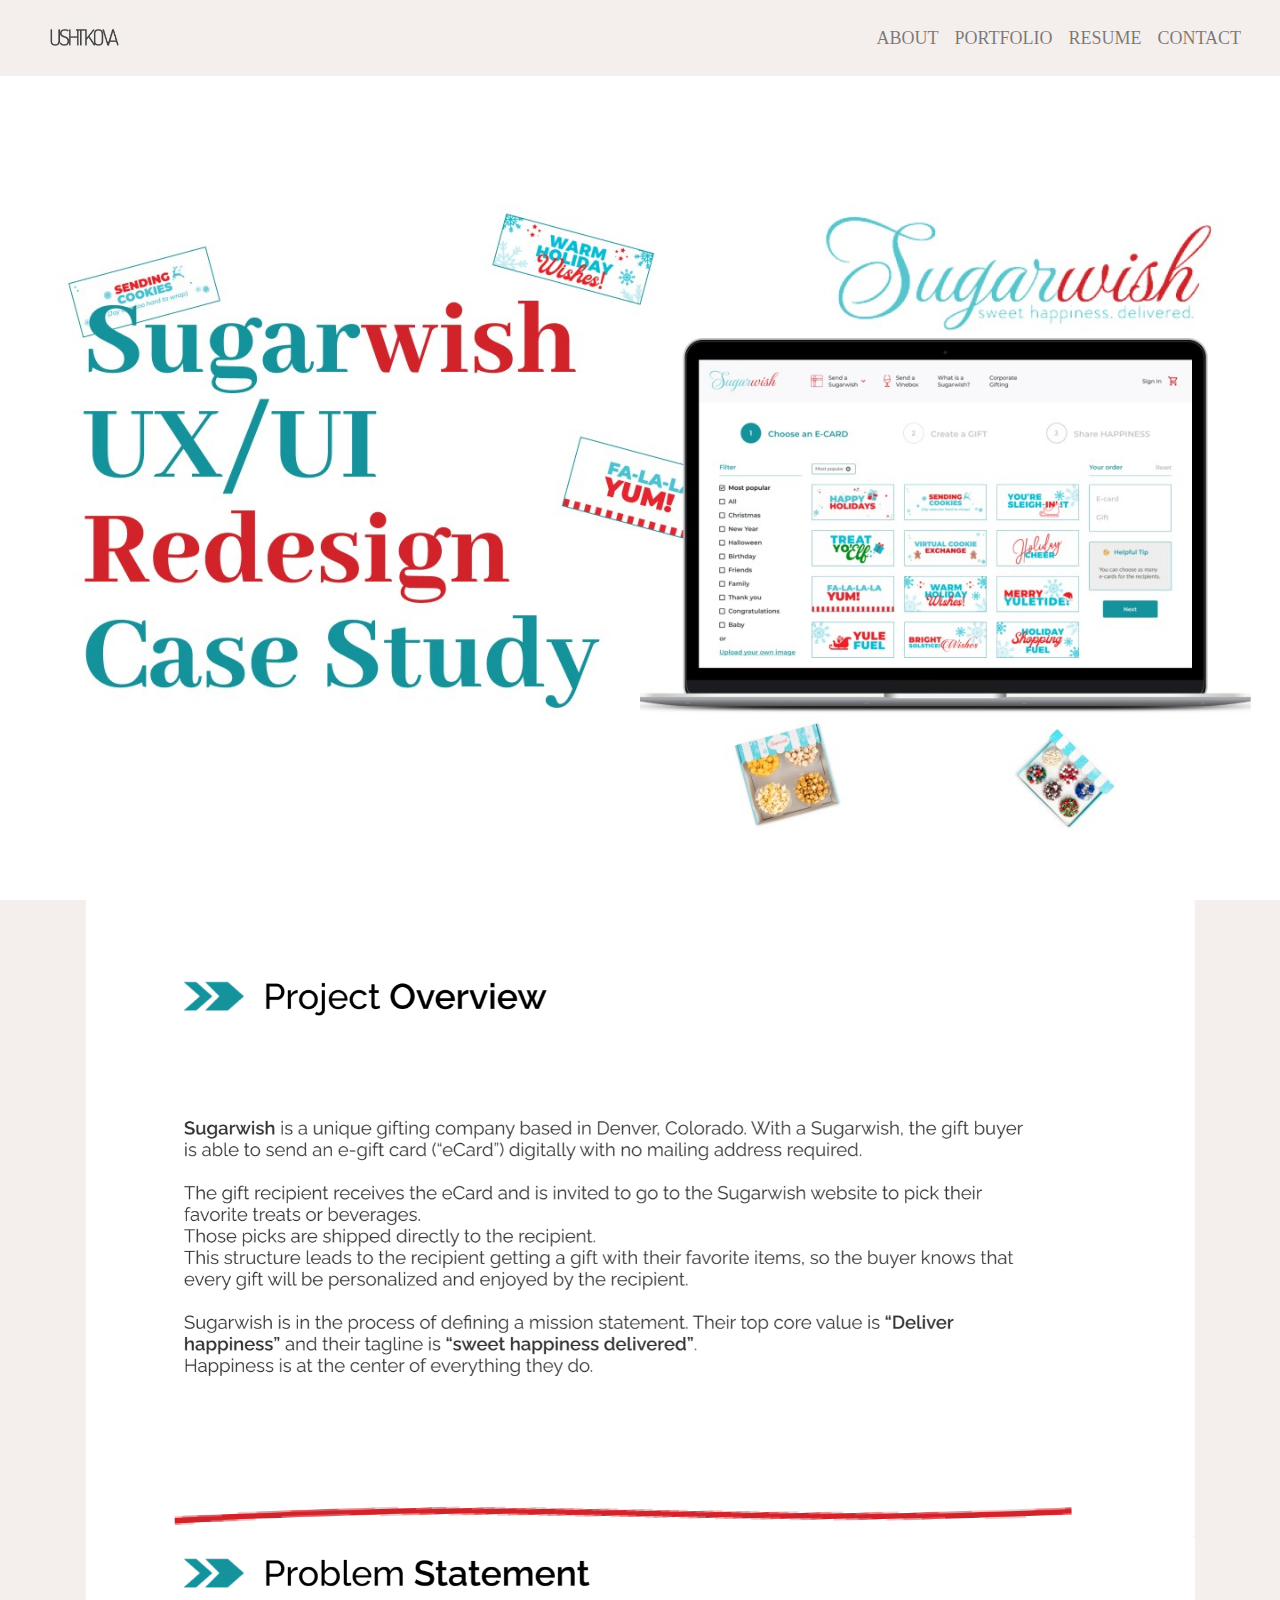
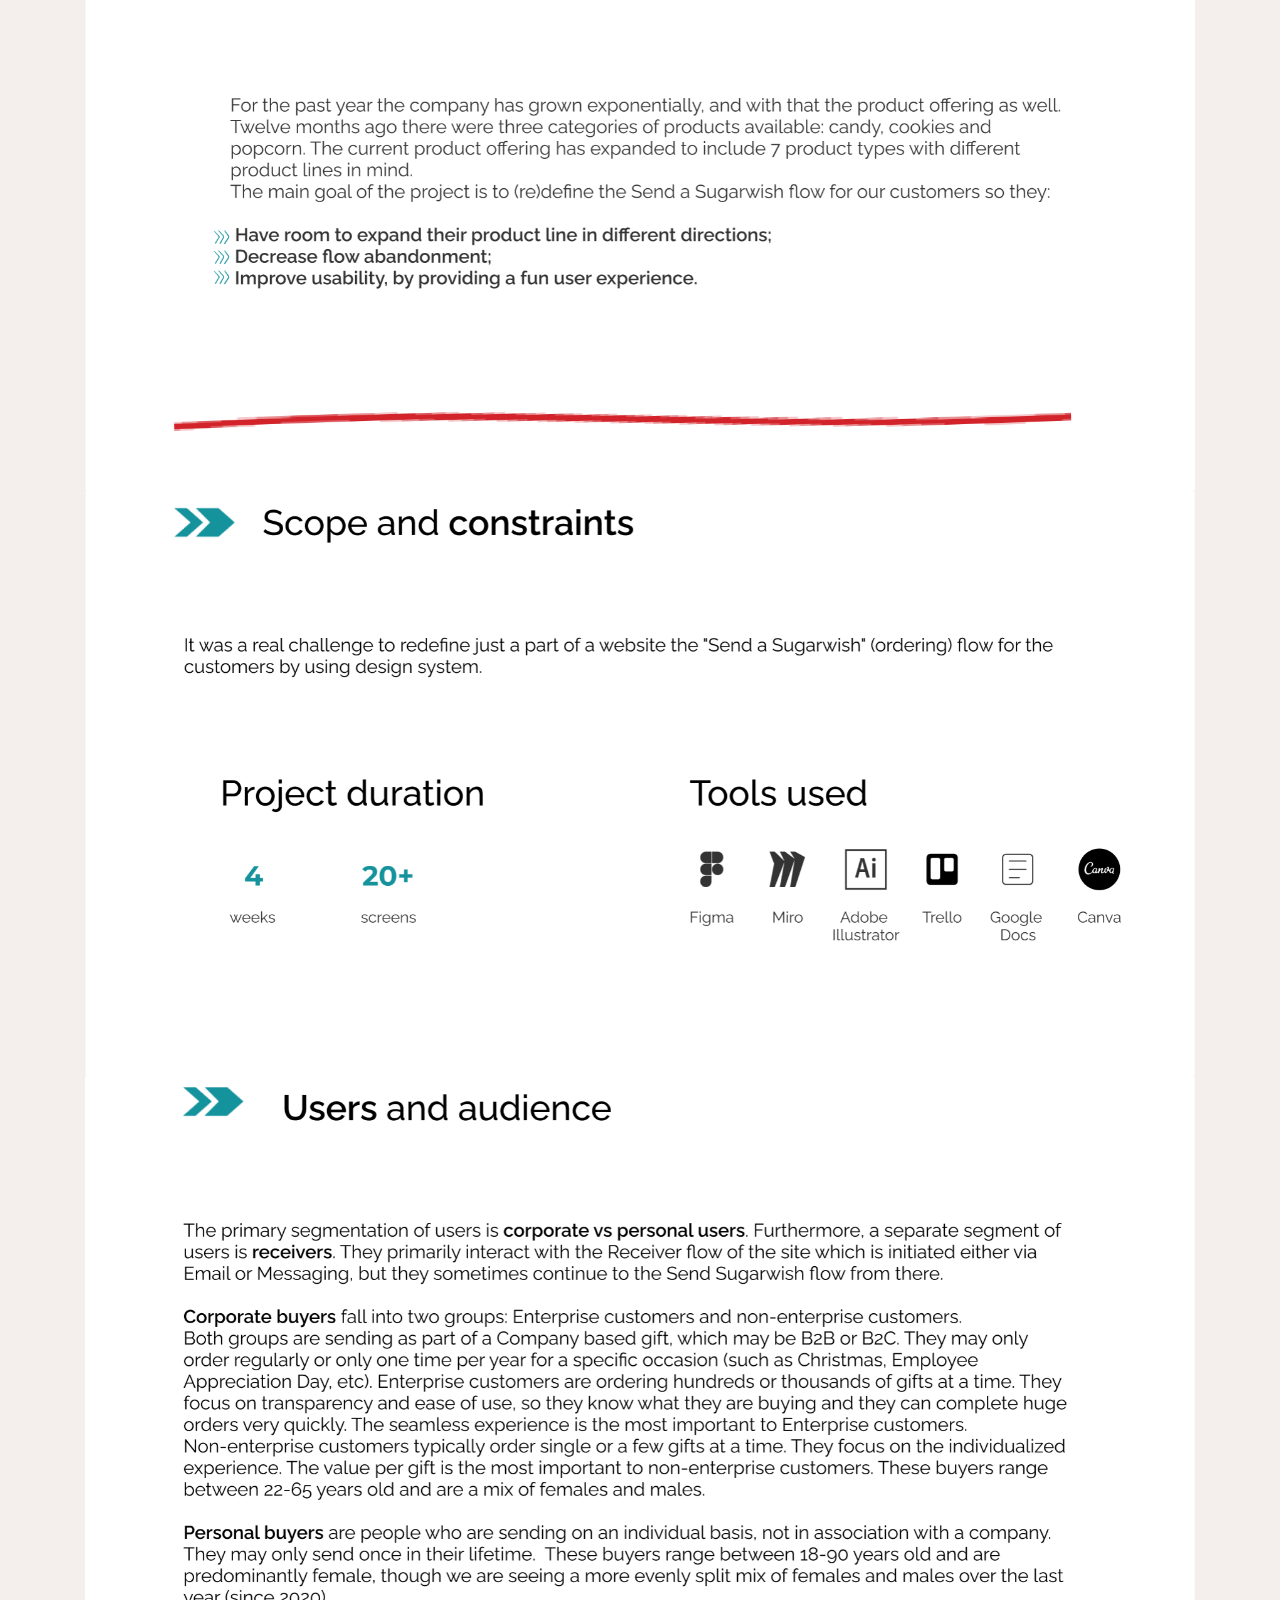
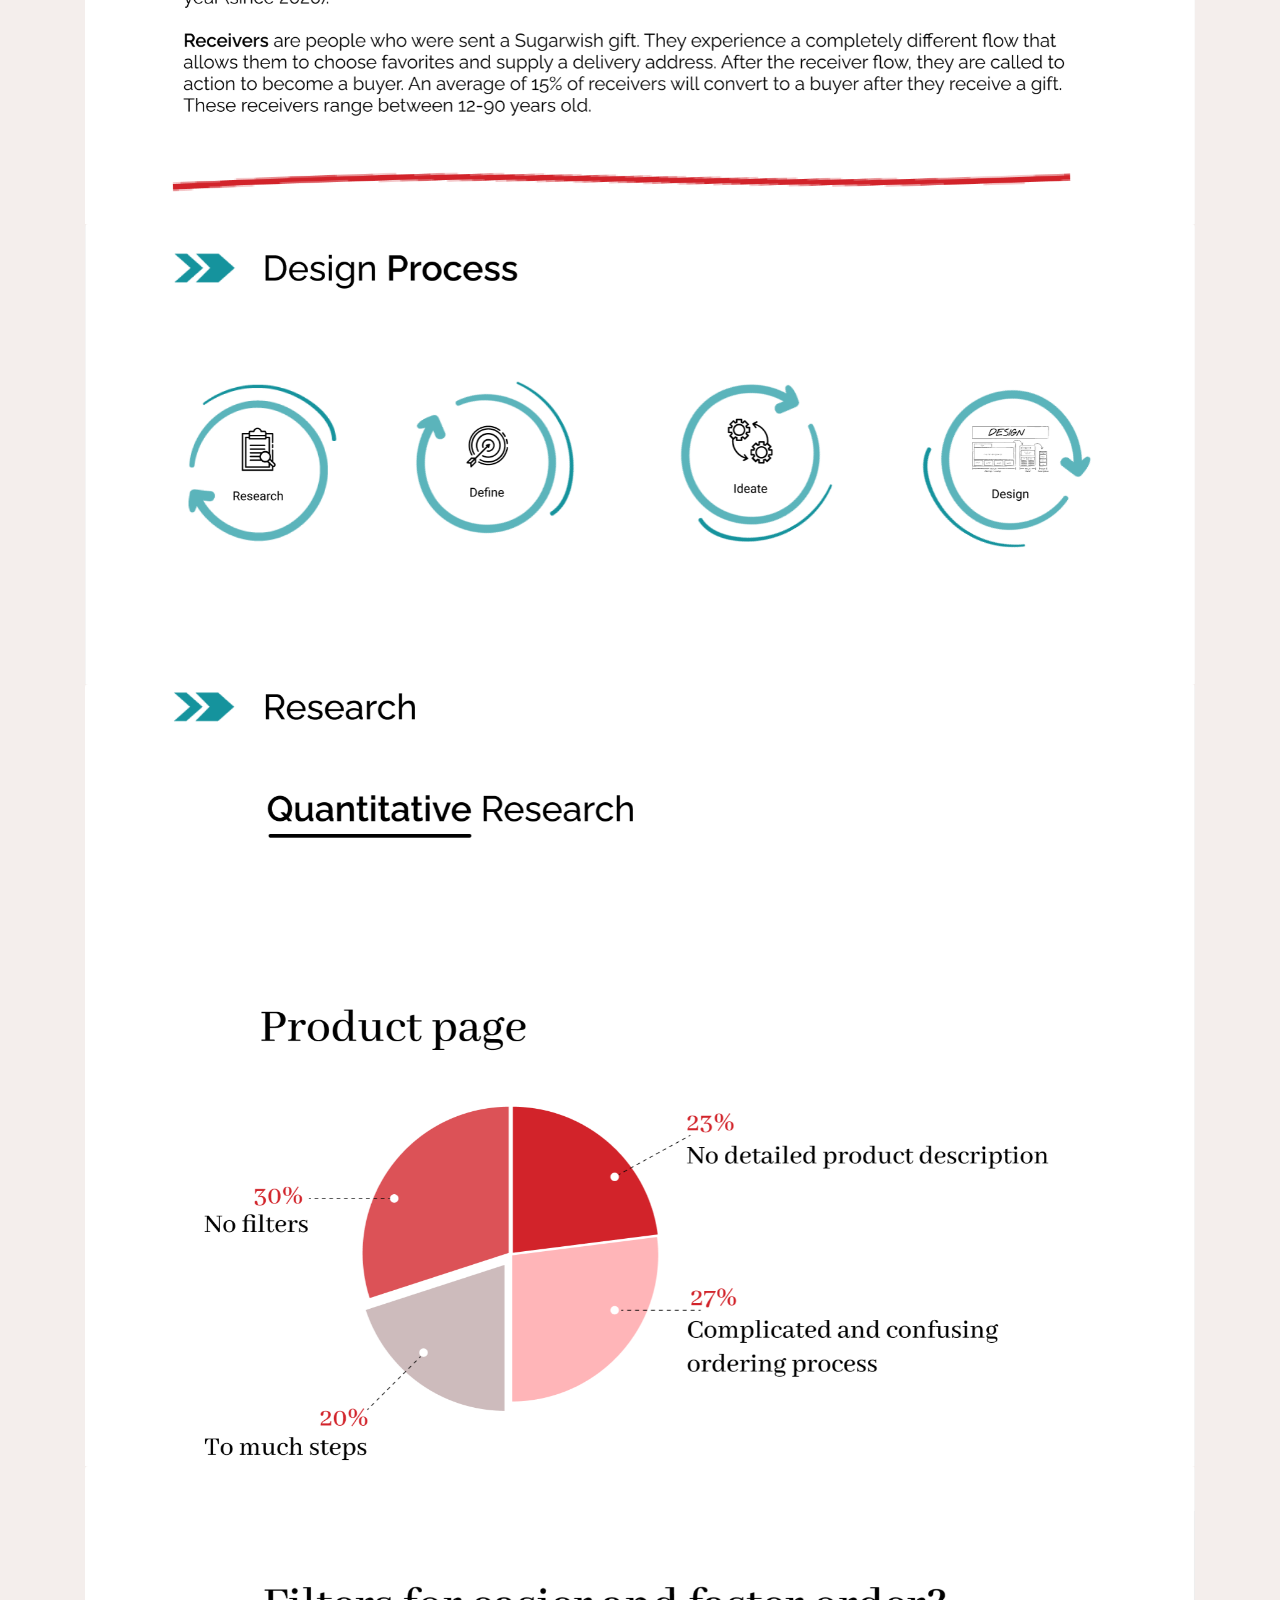
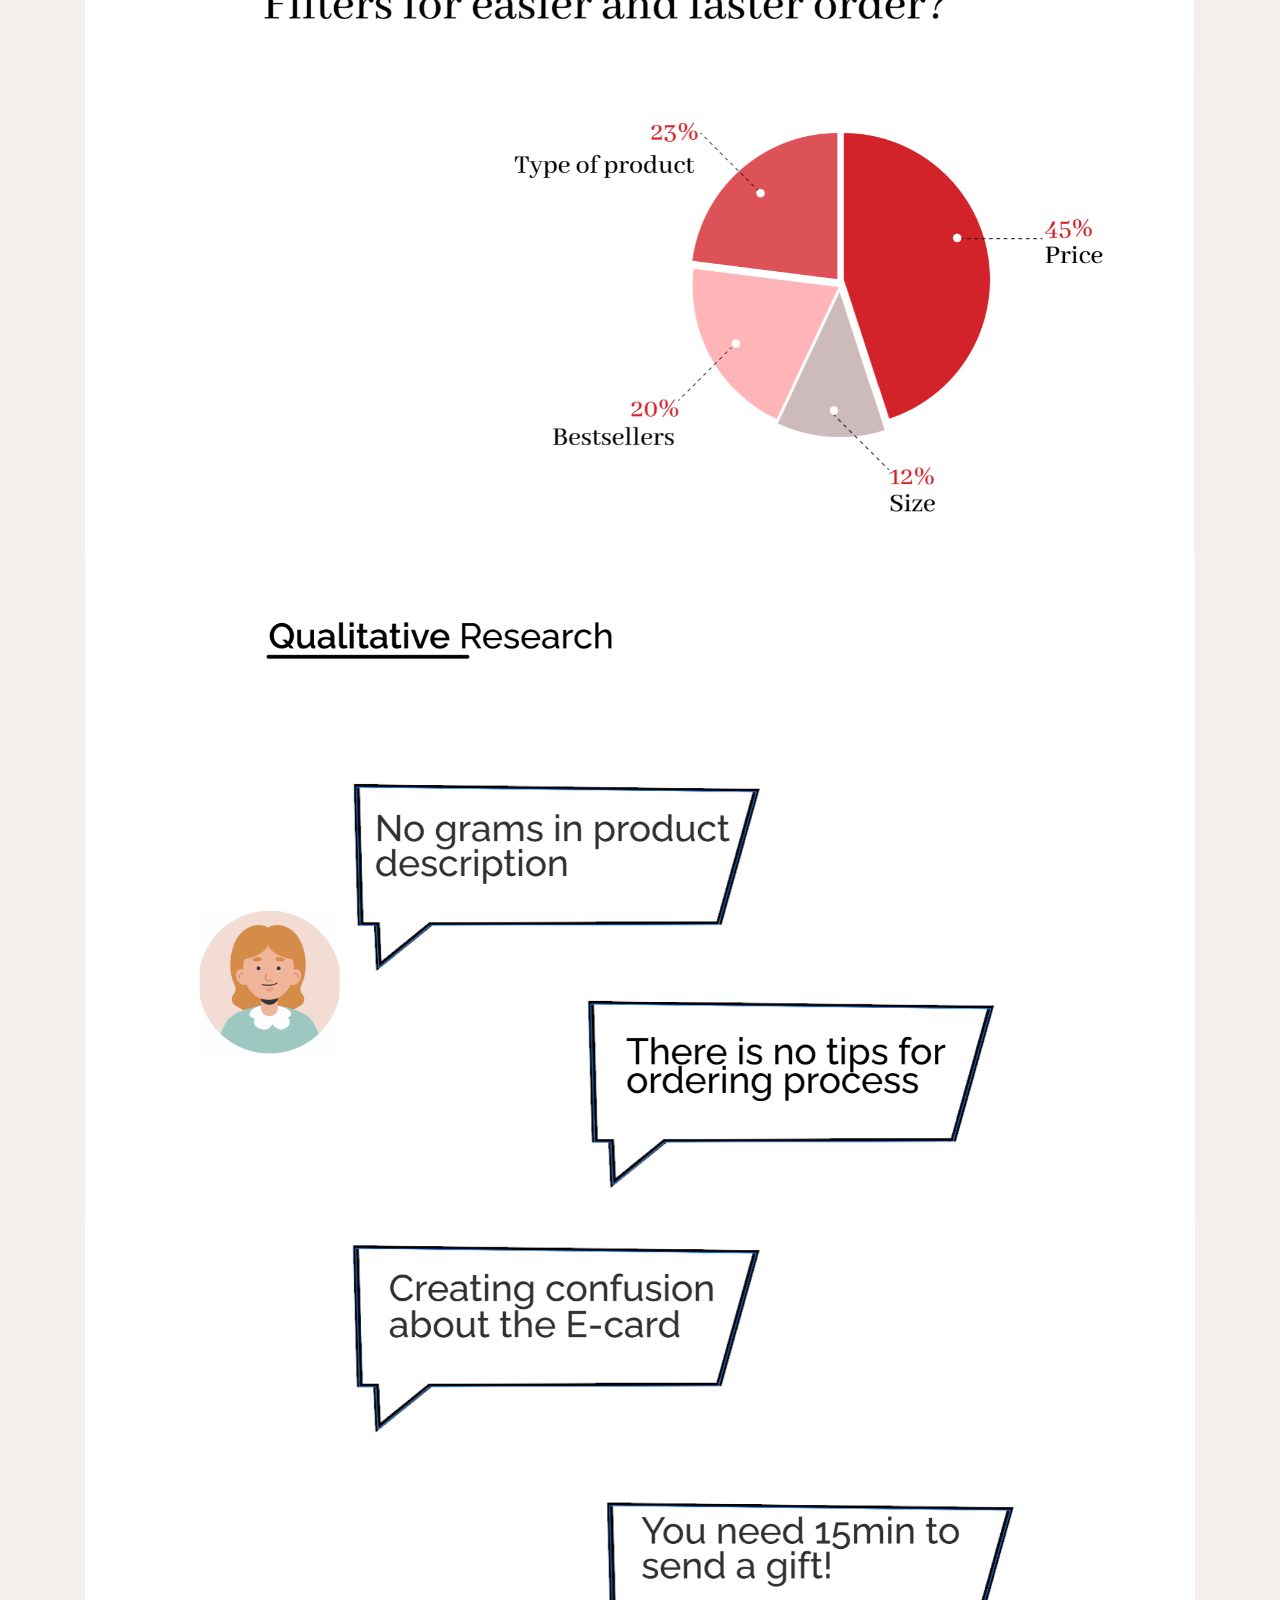
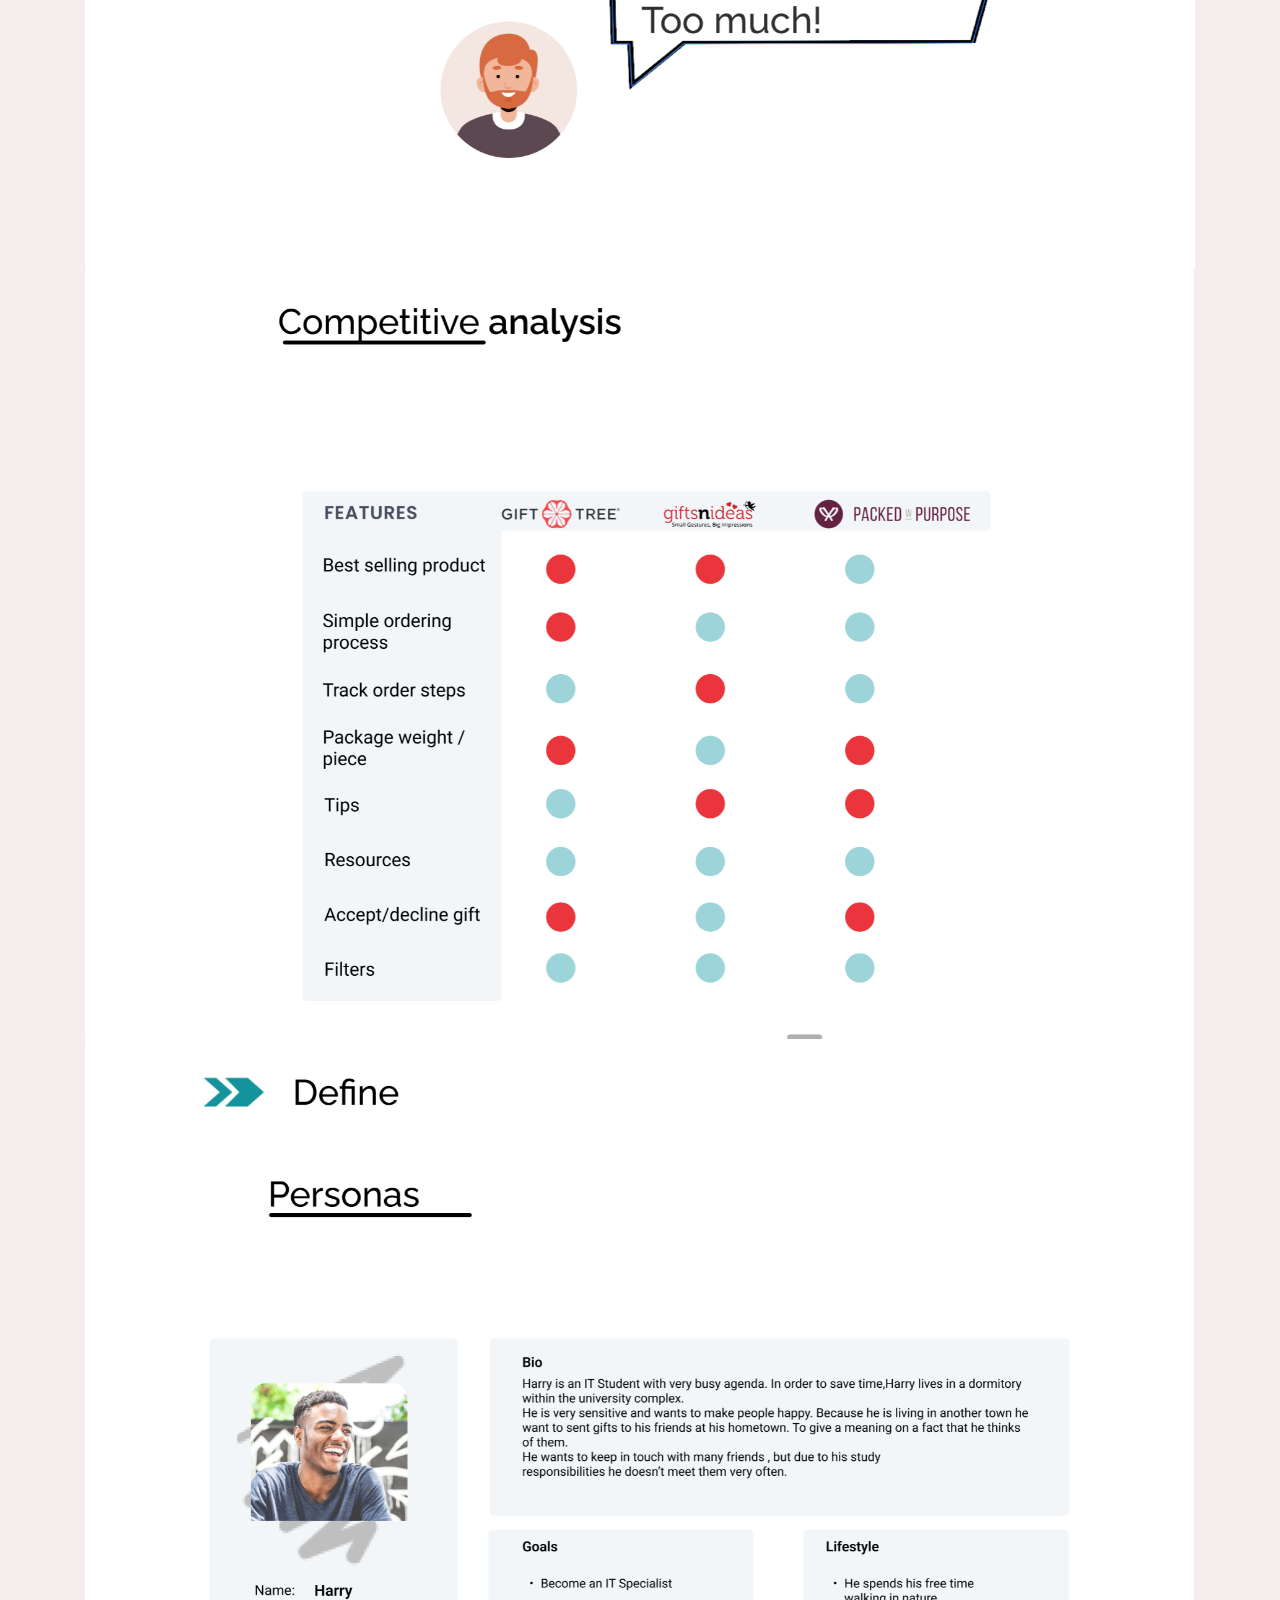
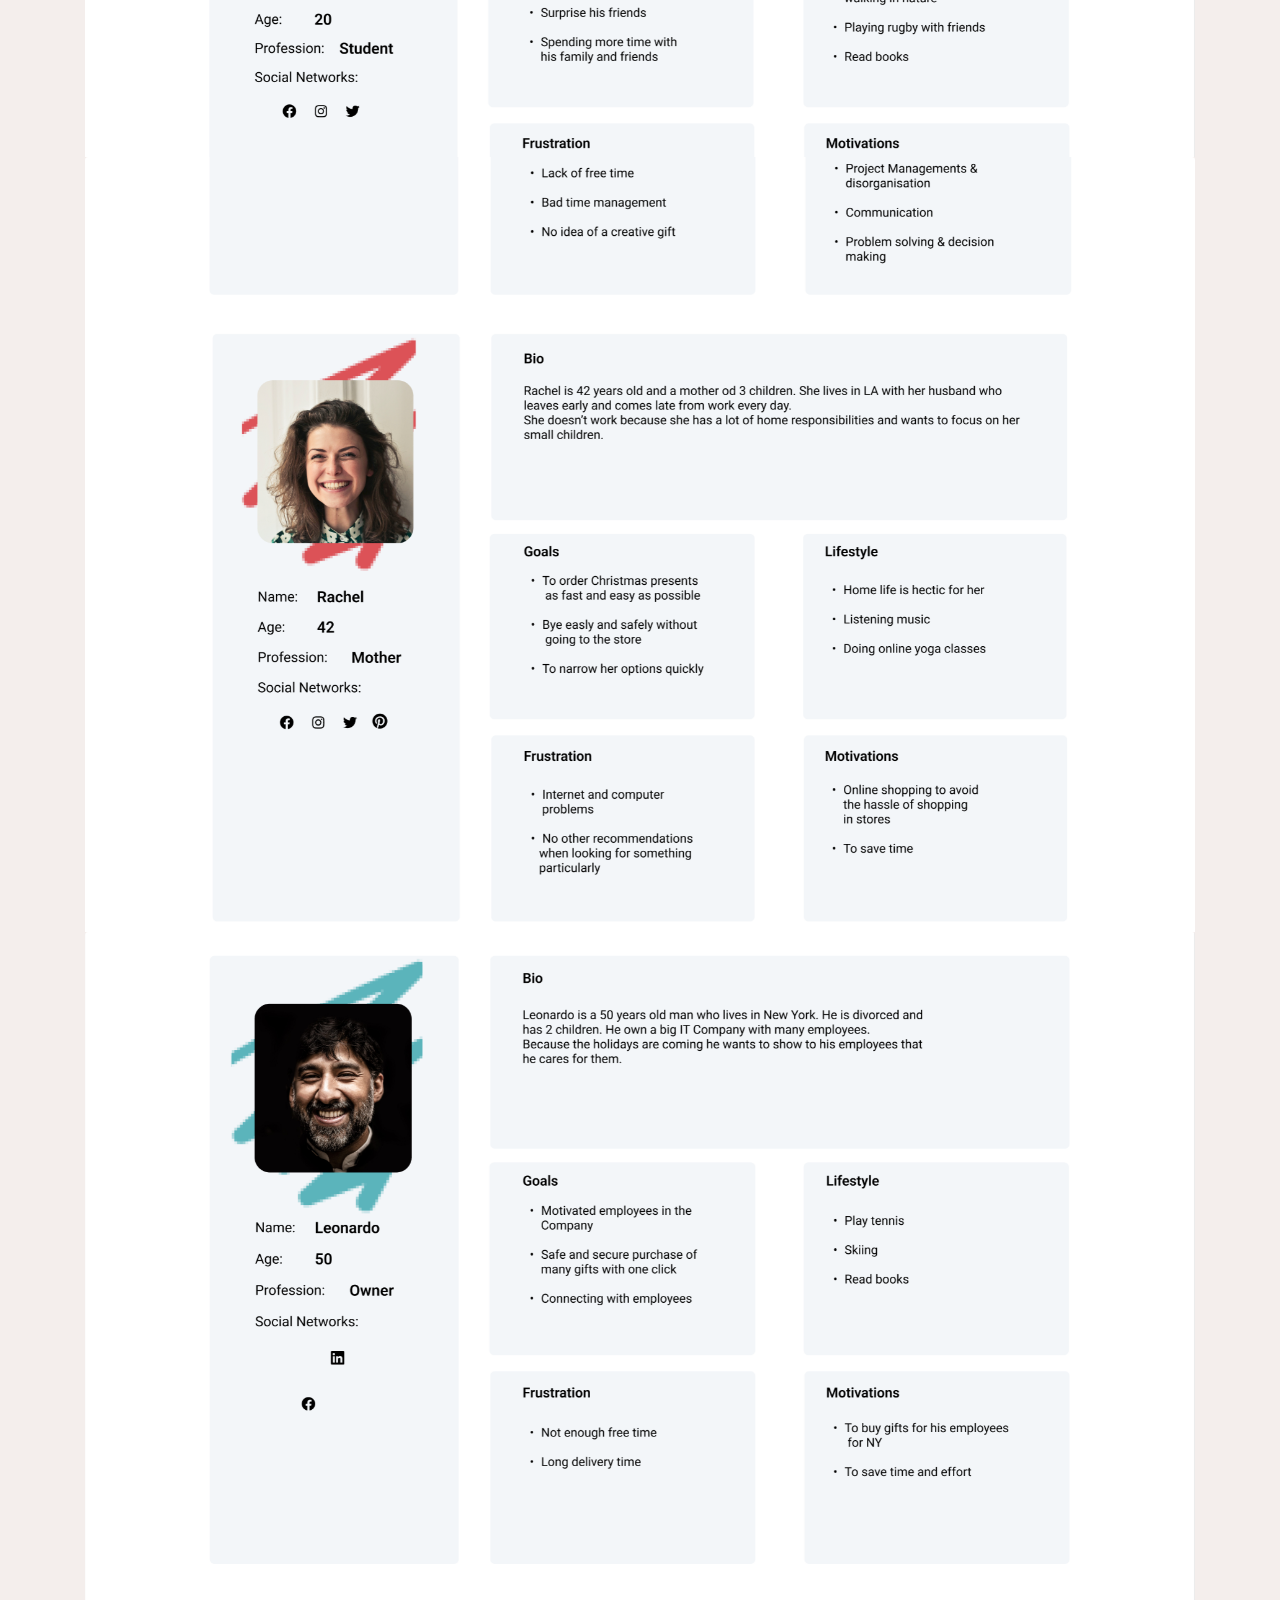
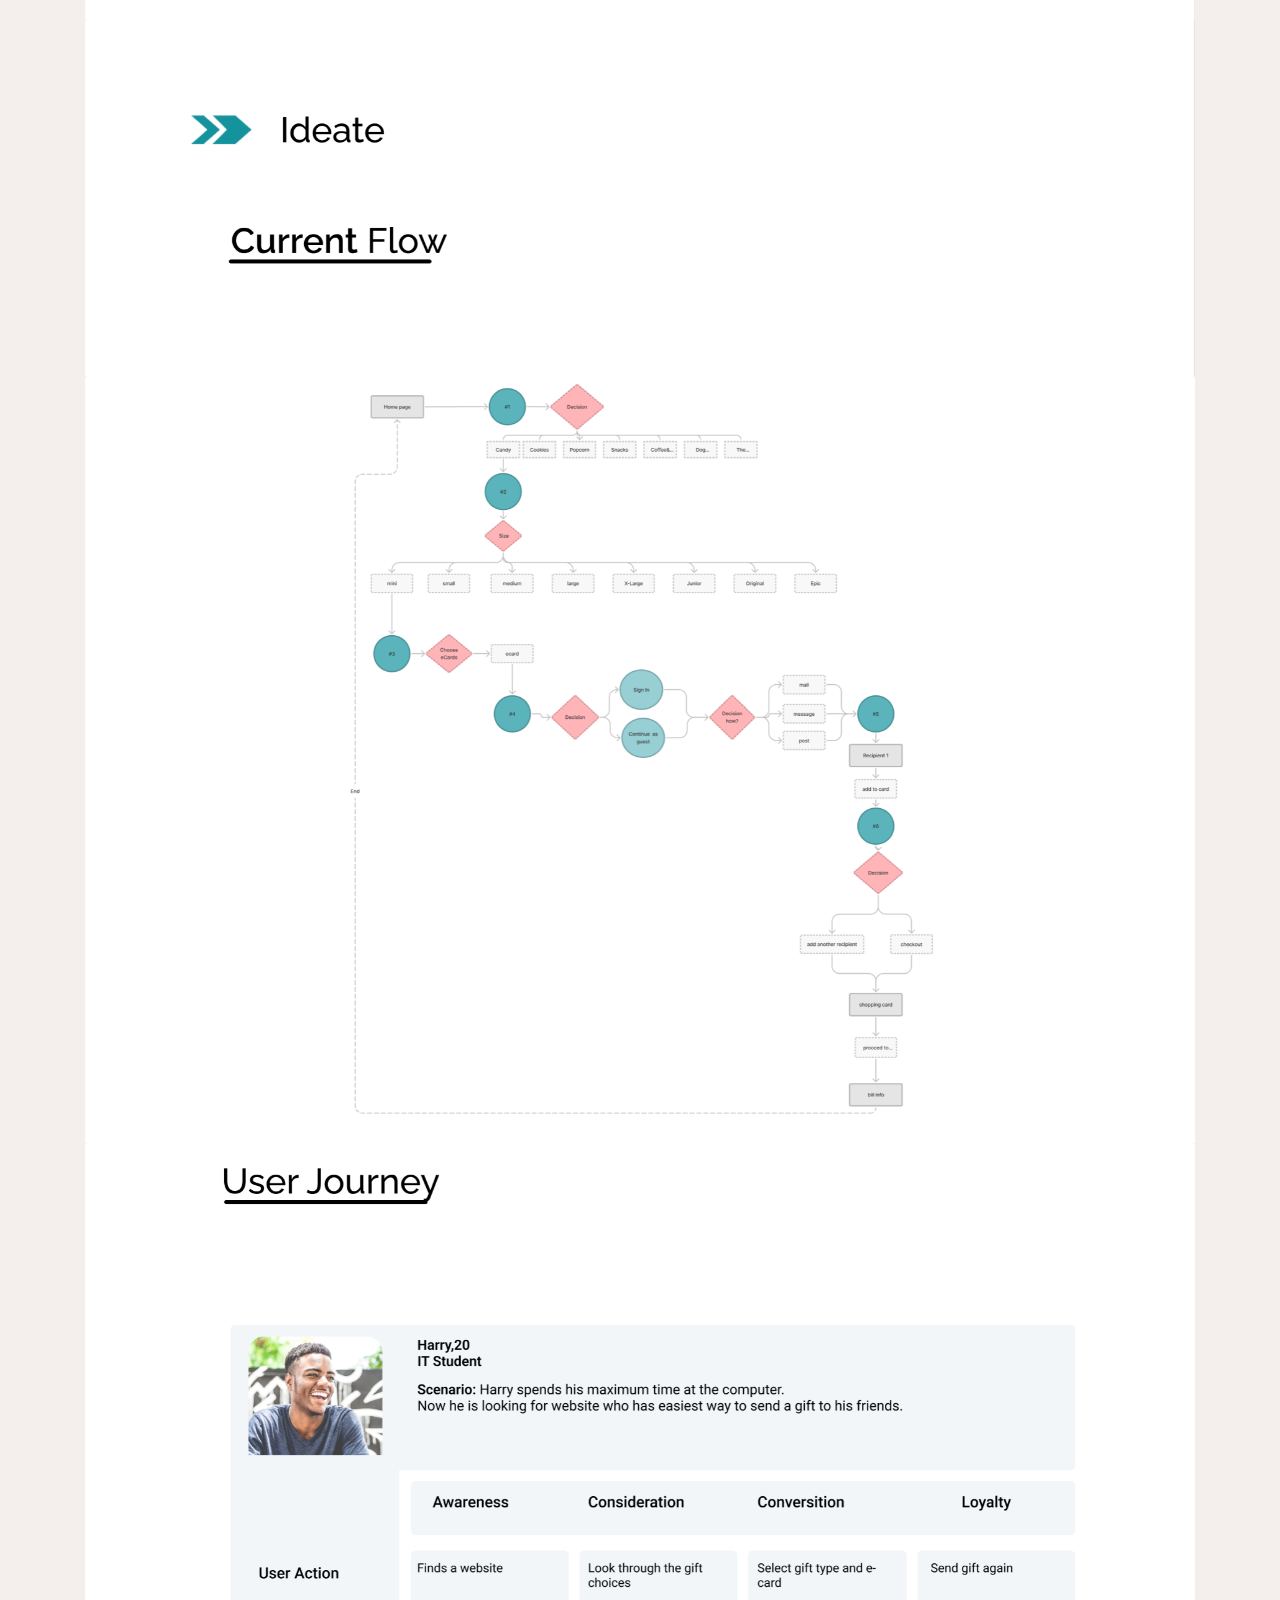
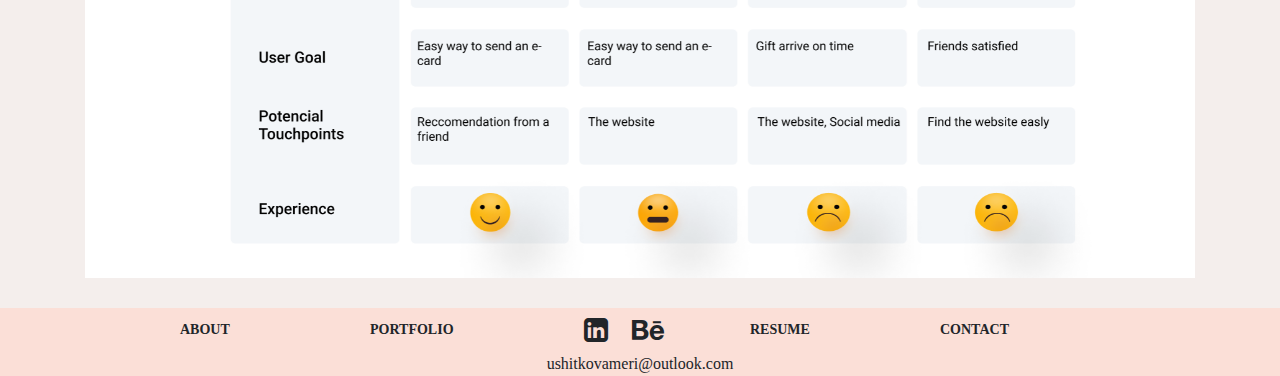
==== project-sugarwish.html @ f57931ba "uss project" ====
<!DOCTYPE html>
<html>
  <head>
    <meta charset="utf-8" />
    <meta name="viewport" content="width=device-width, initial-scale=1.0" />
    <title>Meri Ushitkova</title>
    <link
      rel="stylesheet"
      href="https://cdnjs.cloudflare.com/ajax/libs/twitter-bootstrap/4.1.3/css/bootstrap.min.css"
    />
    <link
      rel="stylesheet"
      href="https://cdnjs.cloudflare.com/ajax/libs/font-awesome/4.7.0/css/font-awesome.min.css"
    />
    <link
      rel="stylesheet"
      href="https://fonts.googleapis.com/css?family=Bitter:400,700"
    />
    <script src="https://ajax.googleapis.com/ajax/libs/jquery/3.5.1/jquery.min.js"></script>

    <link rel="stylesheet" href="./style.css" />
    <link rel="stylesheet" href="./project_sugarwish.css" />
    <link rel="icon" href="./assets/favicon.png" />
  </head>

  <body>
    <nav
      class="navbar navbar-expand-lg navbar-light bg-light fixed-top custom-nav"
    >
      <div class="container-fluid">
        <a href="#" class="navbar-brand" id="logoHome">
          <img src="./assets/signature.png" height="50" alt="USHITKOVA" />
        </a>
        <button
          type="button"
          class="navbar-toggler"
          data-toggle="collapse"
          data-target="#navbarCollapse"
        >
          <span class="navbar-toggler-icon"></span>
        </button>
        <div class="collapse navbar-collapse" id="navbarCollapse">
          <div class="navbar-nav ml-auto">
            <a href="#" class="nav-item nav-link" id="navAboutProject">About</a>
            <a href="#" class="nav-item nav-link" id="navProjectsProject"
              >Portfolio</a
            >
            <a class="nav-item nav-link clickable" id="resume">Resume</a>
            <a
              href="mailto:ushitkovameri@outlook.com"
              target="_blank"
              class="nav-item nav-link"
              id="navContact"
              >Contact</a
            >
          </div>
        </div>
      </div>
    </nav>

    <section class="sugarwish">
      <div class="container">
        <div class="row row-0">
          <div class="col-lg-8 col-md-6 col-sm-4">
            <div class="hero-box"></div>
          </div>
        </div>
      </div>
    </section>

    <section class="overview" id="overview">
      <div class="container">
        <div class="d-flex justify-content-center">
          <div class="card text-center">
            <img
              class="card-img-top"
              src="./assets/sugarwish/project_overview.png"
            />
          </div>
        </div>
      </div>
    </section>

    <section class="problem_statement" id="problem_statement">
      <div class="container">
        <div class="d-flex justify-content-center">
          <div class="card text-center">
            <img
              class="card-img-top"
              src="./assets/sugarwish/problem_statement.png"
            />
          </div>
        </div>
      </div>
    </section>

    <section class="scope_constraints" id="scope_constraints">
      <div class="container">
        <div class="d-flex justify-content-center">
          <div class="card text-center">
            <img
              class="card-img-top"
              src="./assets/sugarwish/scope_constraints.png"
            />
          </div>
        </div>
      </div>
    </section>

    <section class="users_and_audience" id="users_and_audience">
      <div class="container">
        <div class="d-flex justify-content-center">
          <div class="card text-center">
            <img
              class="card-img-top"
              src="./assets/sugarwish/users_and_audience.png"
            />
          </div>
        </div>
      </div>
    </section>

    <section class="design_process" id="design_process">
      <div class="container">
        <div class="d-flex justify-content-center">
          <div class="card text-center">
            <img
              class="card-img-top"
              src="./assets/sugarwish/design_process.png"
            />
          </div>
        </div>
      </div>
    </section>

    <section class="design_process" id="design_process">
      <div class="container">
        <div class="d-flex justify-content-center">
          <div class="card text-center">
            <img class="card-img-top" src="./assets/sugarwish/research.png" />
          </div>
        </div>
      </div>
    </section>

    <section class="design_process" id="design_process">
      <div class="container">
        <div class="d-flex justify-content-center">
          <div class="card text-center">
            <img class="card-img-top" src="./assets/sugarwish/filters.png" />
          </div>
        </div>
      </div>
    </section>

    <section class="design_process" id="design_process">
      <div class="container">
        <div class="d-flex justify-content-center">
          <div class="card text-center">
            <img
              class="card-img-top"
              src="./assets/sugarwish/qualitive_research.png"
            />
          </div>
        </div>
      </div>
    </section>

    <section class="design_process" id="design_process">
      <div class="container">
        <div class="d-flex justify-content-center">
          <div class="card text-center">
            <img
              class="card-img-top"
              src="./assets/sugarwish/qualitive_research_1.png"
            />
          </div>
        </div>
      </div>
    </section>

    <section class="design_process" id="design_process">
      <div class="container">
        <div class="d-flex justify-content-center">
          <div class="card text-center">
            <img
              class="card-img-top"
              src="./assets/sugarwish/competitive_analysis.png"
            />
          </div>
        </div>
      </div>
    </section>

    <section class="design_process" id="design_process">
      <div class="container">
        <div class="d-flex justify-content-center">
          <div class="card text-center">
            <img class="card-img-top" src="./assets/sugarwish/persona_1.png" />
          </div>
        </div>
      </div>
    </section>

    <section class="design_process" id="design_process">
      <div class="container">
        <div class="d-flex justify-content-center" style="padding-right: 0.5px">
          <div class="card text-center">
            <img class="card-img-top" src="./assets/sugarwish/persona_2.png" />
          </div>
        </div>
      </div>
    </section>

    <section class="design_process" id="design_process">
      <div class="container">
        <div class="d-flex justify-content-center" style="padding-right: 0.5px">
          <div class="card text-center">
            <img class="card-img-top" src="./assets/sugarwish/persona_3.png" />
          </div>
        </div>
      </div>
    </section>

    <section class="design_process" id="design_process">
      <div class="container">
        <div class="d-flex justify-content-center" style="padding-right: 0.5px">
          <div class="card text-center">
            <img class="card-img-top" src="./assets/sugarwish/ideate.png" />
          </div>
        </div>
      </div>
    </section>

    <section class="design_process" id="design_process">
      <div class="container">
        <div class="d-flex justify-content-center" style="padding-right: 0.5px">
          <div class="card text-center">
            <img class="card-img-top" src="./assets/sugarwish/flow.png" />
          </div>
        </div>
      </div>
    </section>

    <section class="design_process" id="design_process">
      <div class="container">
        <div class="d-flex justify-content-center" style="padding-right: 0.5px">
          <div class="card text-center">
            <img
              class="card-img-top"
              src="./assets/sugarwish/user_journey.png"
            />
          </div>
        </div>
      </div>
    </section>

    <footer class="footer pt-2" id="footer" style="margin-top: 30px">
      <div class="container">
        <div class="row align-center">
          <div class="col-2 col-lg-2 mb-md-0 mb-4">
            <h6
              class="clickable footer-heading d-flex align-items-center"
              id="aboutFooter"
            >
              ABOUT
            </h6>
          </div>
          <div class="col-3 col-lg-2 mb-md-0 mb-4">
            <h6
              class="clickable footer-heading d-flex align-items-center"
              id="projectsFooter"
            >
              PORTFOLIO
            </h6>
          </div>
          <div class="col-2 col-lg-2 mb-md-0 mb-4 social-buttons">
            <h6 class="footer-heading d-flex align-items-center">
              <i
                class="fa fa-linkedin-square fa-2x ml-4 mr-4 clickable"
                id="linkedin"
              ></i
              ><i class="fa fa-behance fa-2x clickable" id="behance"></i>
            </h6>
          </div>
          <div class="col-2 col-lg-2 mb-md-0 mb-4">
            <h6
              class="clickable footer-heading d-flex align-items-center"
              id="resumeFooter"
            >
              RESUME
            </h6>
          </div>
          <div class="col-2 col-lg-2 mb-md-0 mb-4">
            <h6 class="clickable footer-heading d-flex align-items-center">
              CONTACT
            </h6>
          </div>
        </div>
        <div class="row">
          <div class="container align-center">
            <span class="align-center clickable" id="email">
              ushitkovameri@outlook.com
            </span>
          </div>
        </div>
      </div>
    </footer>
    <script src="./script.js"></script>
    <script src="https://cdnjs.cloudflare.com/ajax/libs/jquery/3.2.1/jquery.min.js"></script>
    <script src="https://cdnjs.cloudflare.com/ajax/libs/twitter-bootstrap/4.1.3/js/bootstrap.bundle.min.js"></script>
  </body>
</html>
---- style.css ----
html {
  width: 100%;
  padding: 0;
  margin: 0;
  scroll-behavior: smooth;
}
html,
body,
p {
  width: 100%;
  padding: 0;
  margin: 0;
}

body {
  font-family: "Roboto";
  background-color: #f4eeec !important;
}

.clickable {
  cursor: pointer;
}

.custom-nav {
  background-color: #f4eeec !important;
  margin-bottom: 200px;
}

a {
  color: #424344;
  font-weight: 400;
  font-style: normal;
  font-family: Roboto;
}

a.nav-item {
  font-weight: 400px;
  font: "Roboto";
  font-size: 18px;
  font-style: normal;
  text-transform: uppercase;
}

a.button {
  color: #424344;
  font-weight: 400;
  font-style: normal;
  font-family: Roboto;
  border: 2px solid #c7aca4;
  box-sizing: border-box;
  border-radius: 3px;
}

a.button:hover {
  color: #000000;
  text-decoration: none;
  border: none;
  box-shadow: 1.5px 1.5px 1.5px 1.5px #fbdfd7;
}

section {
  margin-bottom: 45px;
  padding-top: 20px;
}

section.hero {
  padding-top: 0;
  margin-bottom: 50px;
}

section h1 {
  font-family: "Roboto", sans-serif;
  font-weight: 600;
  font-size: 48px;
  display: block;
  font-style: normal;
  width: 100%;
  border-top: 6px solid #fbdfd7;
  border-radius: 0px 5px 5px 0px;
  margin-bottom: 19px;
  padding: 35px 25px 0 25px;
}

section h4 {
  font-family: "Roboto", sans-serif;
  font-weight: 400;
  font-size: 24px;
  display: block;
  font-style: normal;
  width: 100%;
  margin-bottom: 19px;
  padding: 35px 25px 0 25px;
}

section p {
  font-family: "Roboto";
  font-weight: 400px;
  font-style: normal;
  font-size: 24px;
}

.container .row:first-of-type {
  padding: 0;
}

.hero {
  height: 100vh;
  font-family: "Roboto", sans-serif;
  background: no-repeat center center / cover;
  background-image: url("./assets/hero.png");
  background-attachment: fixed;
  max-width: 100%;
}

.hero .title {
  font-weight: 800;
  font-size: 58px;
  margin-left: -2px;
  line-height: 46px;
  padding: 0;
  border: 0 none;
  text-transform: uppercase;
  font-family: "Roboto";
}

.hero .subtitle {
  font-size: 28px;
  margin-bottom: 30px;
}

.hero .button {
  height: 60px;
  line-height: 40px;
}

.hero .button:not(:first-of-type) {
  color: white;
  background-color: #00000099;
}

.hero .col-lg-8 {
  height: 100vh;
}

.accent-bg {
  background-color: #ffa500;
}

.accent-text {
  color: #ffa500;
}

.pusher_10 {
  width: 10px;
  display: inline-block;
}

.hero-box {
  top: 50%;
  left: 50%;
  width: 100%;
  z-index: 9;
  position: absolute;
  transform: translate(-50%, -50%);
  font-weight: 600;
}

.col-md h3 {
  font-weight: 300;
}

.about-me h1 {
  margin-bottom: 40px;
}

.about-me .container p {
  /* margin: 70px 0; */
  padding: 0 25px;
}

.projects .col-md {
  background: #f17b02;
  margin: 20px;
  height: 250px;
  text-align: center;
  border-radius: 8px;
  transition: box-shadow 200ms linear;
  box-shadow: 0 0 10px #ffffff;
  padding: 0;
  background-size: cover;
  background-position: 50%;
  background-repeat: no-repeat;
}

.project.uss {
  background: #f4eeec;
  background: #f4eeec;
}

.card.projects {
  position: relative;
  display: inline-block;
  margin: 50px 20px 50px 100px;
}
.card.projects .img-top {
  display: none;
  position: absolute;
  top: 0;
  left: 0;
  z-index: 99;
  cursor: pointer;
  width: 100%;
}
.card.projects:hover .img-top {
  display: inherit;
}

.right-align {
  text-align: right;
}

.sm-only {
  display: none;
}

.card {
  border: none;
  background-color: #f4eeec;
}

.align-center {
  display: flex;
  align-items: center;
  justify-content: center;
}

.img-fluid {
  width: 350px;
}

h5 button {
  float: right;
  background-color: #fbdfd7;
  border: none;
}

div .work-title {
  font-size: 36px;
  font-weight: 600;
  font-style: normal;
  font-family: "Roboto";
}

.heading-sm {
  font-size: 2.2rem;
  text-transform: uppercase;
  letter-spacing: 1px;
}

.btn-outline {
  background: #f4eeec;
  border: 3px solid #c7aca4;
  box-sizing: border-box;
  border-radius: 5px;
}

.btn-outline:hover {
  background: #f4eeec;
  border: none;
}

.btn-xl {
  padding: 10px 30px;
  margin: 10px 30px;
  font-size: 50px;
  border-radius: 5px;
  font-stretch: expanded;
}

.contact .button {
  display: block;
  width: 130px;
  height: 50px;
  background: #f4eeec;
  text-align: center;
  cursor: pointer;
  font-weight: 400;
  font-size: 18px;
  padding-top: 10px;
  margin-bottom: 50px;
}

.button-left {
  margin-left: 40px;
}

.buttons {
  padding-left: 35px !important;
}

footer {
  background-color: #fbdfd7;
}

footer h6 {
  font-style: none;
  font-size: 14px;
  font-weight: 600;
}

.badge-primary {
  color: #424344;
  background: rgba(251, 223, 215, 0.53);
  border-radius: 5px;
  align-items: center;
  text-align: center;
  height: 30px;
  font-weight: 400;
  font-family: "Roboto";
  font-style: normal;
  font-size: 18px;
  margin: 10px 10px 10px 10px;
}

.skills {
  margin-left: 30px;
  justify-content: center;
}

.card-image {
  height: 350px;
}

@media screen and (max-width: 800px) {
  
  section {
    padding-top: 0;
  }

  section.about-me h1 {
    border-top: none;
  }

  section h1 {
    font-size: 32px;
    padding-top: 26px;
  }

  .container .row {
    padding: 0 20px 0 0;
  }

  section.hero {
    background-position: 70% 0;
    margin-bottom: 0;
  }

  .hero-box {
    top: initial;
    left: initial;
    position: relative;
    transform: initial;
    margin-top: 100px;
    margin-left: 10px;
  }

  .hero .title {
    font-size: 46px;
    line-height: 42px;
    margin-bottom: 0;
    text-align: left;
    text-shadow: 0 0 10px black;
  }

  .hero .subtitle {
    font-size: 19px;
    margin-top: 9px;
    margin-bottom: 0;
  }

  .about-me-desc-small {
    margin-top: 10px;
  }

  .card-image {
    height: 200px;
  }

  .container {
    padding: 0 15px;
    padding-right: 20px;
  }

  .card.projects {
    position: relative;
    display: inline-block;
    margin: 20px 10px 20px 20px;
  }

  .card.projects:hover .img-top {
    display: none;
  }
  footer .social-buttons {
    display: none;
  }
  a.button:hover {
    color: #000000;
    text-decoration: none;
    background-origin: padding-box;
    box-shadow: none;
    border: 2px solid #c7aca4;
    box-sizing: border-box;
  }
}

.new-project {
  height: 100vh;
  font-family: "Roboto", sans-serif;
  background: no-repeat center center / cover;
  background-image: url("./assets/coming_soon.jpg");
  background-attachment: fixed;
}
---- project_sugarwish.css ----
section {
  margin-bottom: 0px;
  padding-top: 0px;
}

section.sugarwish {
  padding-top: 0;
  margin-bottom: 0px;
}

section img {
  width: 100%;
  height: auto;
}

section p {
  font-family: "Roboto";
  font-weight: 400px;
  font-style: normal;
  font-size: 24px;
}

.container .row:first-of-type {
  padding: 0;
}

.sugarwish {
  height: 100vh;
  font-family: "Roboto", sans-serif;
  background: no-repeat center center / cover;
  background-image: url("./assets/sugarwish/sugarwish_cover.png");
  background-attachment: fixed;
  max-width: 100%;
}

@media screen and (max-width: 800px) {
  section {
    padding-top: 0;
  }

  section.about-me h1 {
    border-top: none;
  }

  section h1 {
    font-size: 32px;
    padding-top: 26px;
  }

  .container .row {
    padding: 0 20px 0 0;
  }

  section.sugarwish {
    background-position: 70% 0;
    margin-bottom: 0;
  }
}
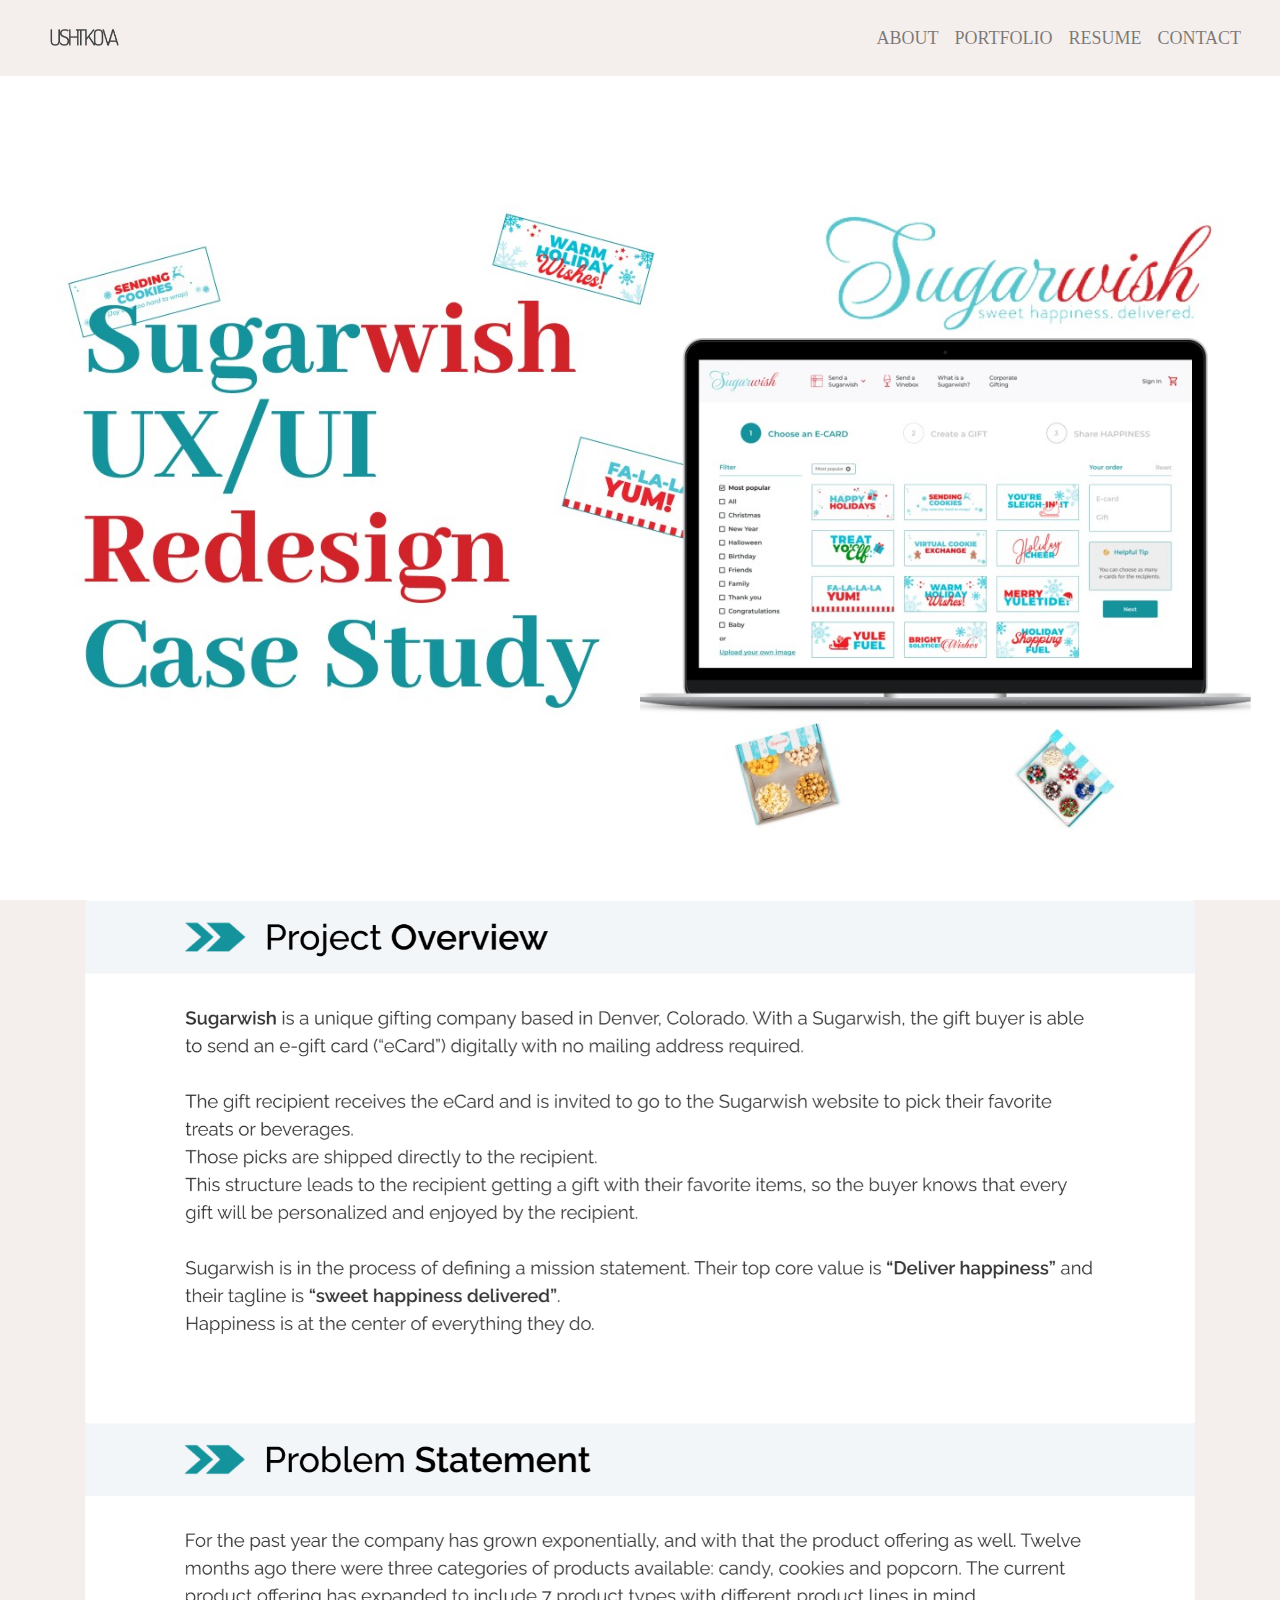
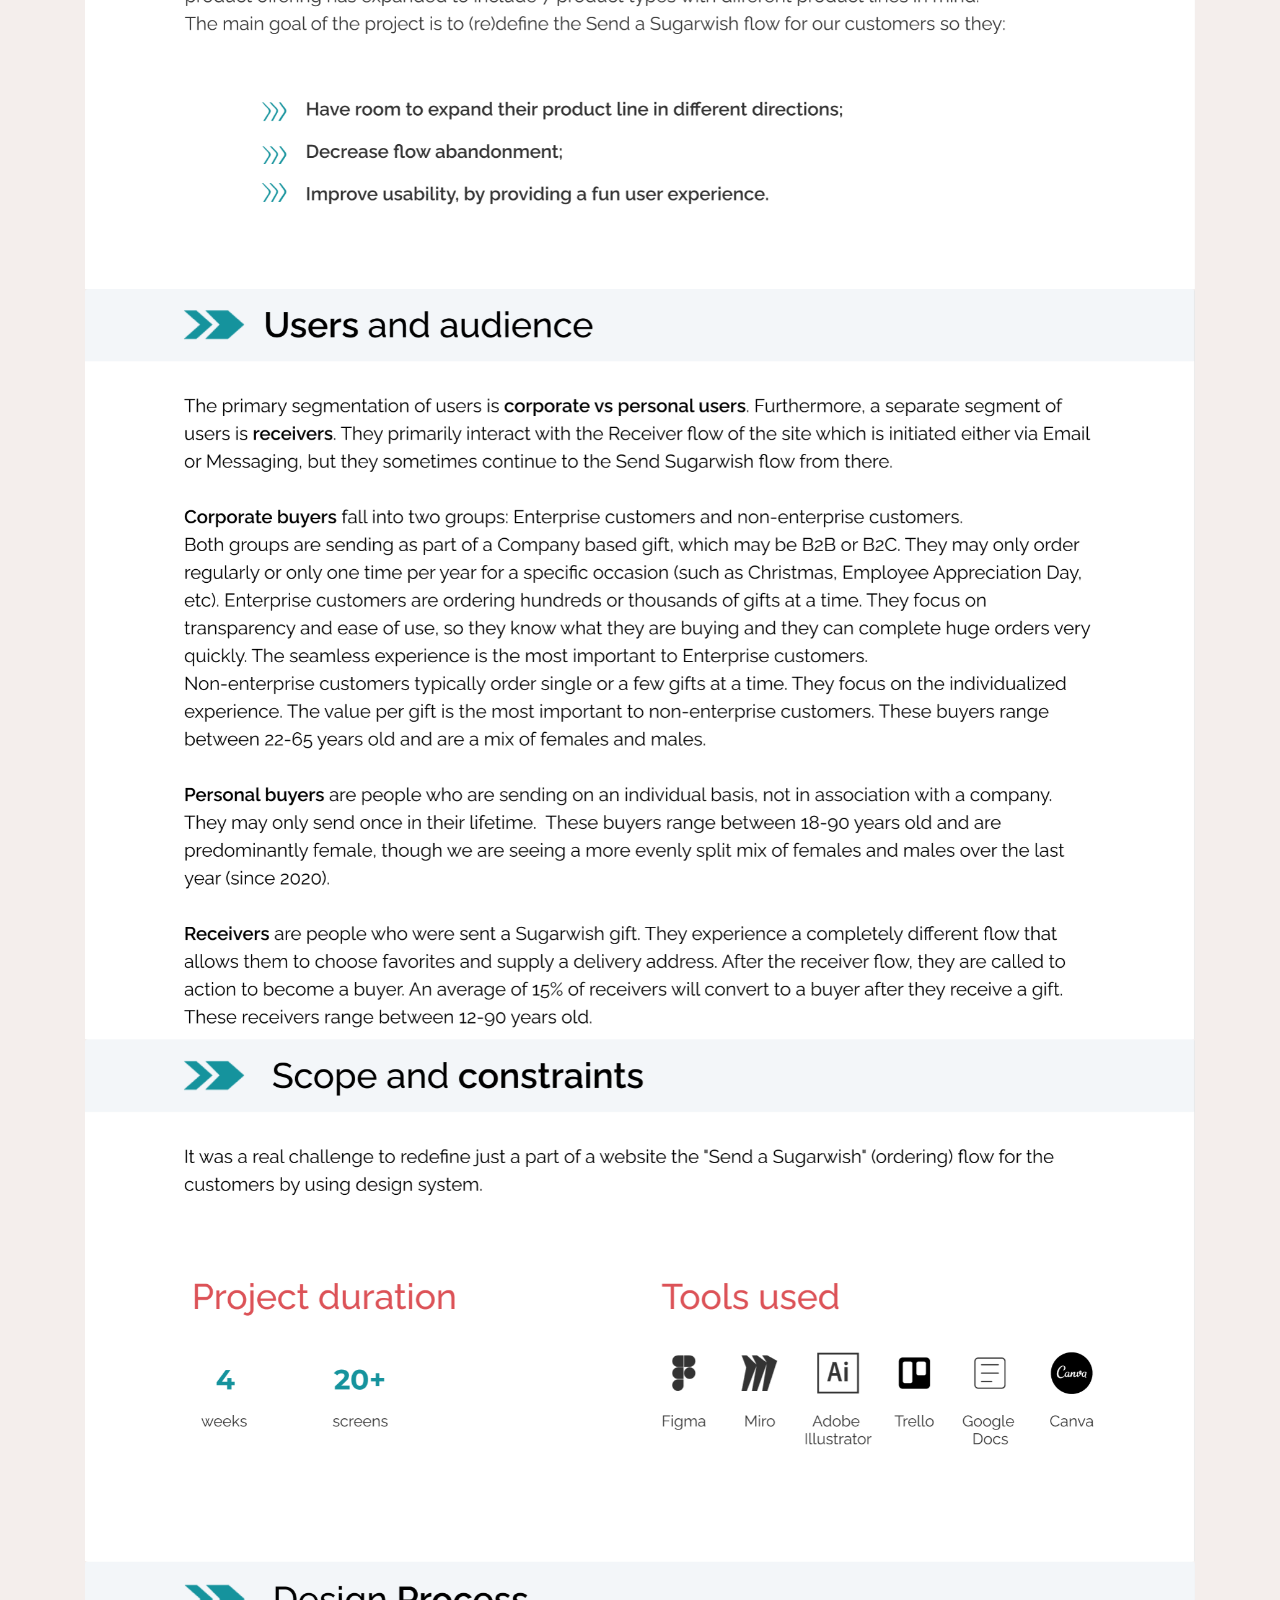
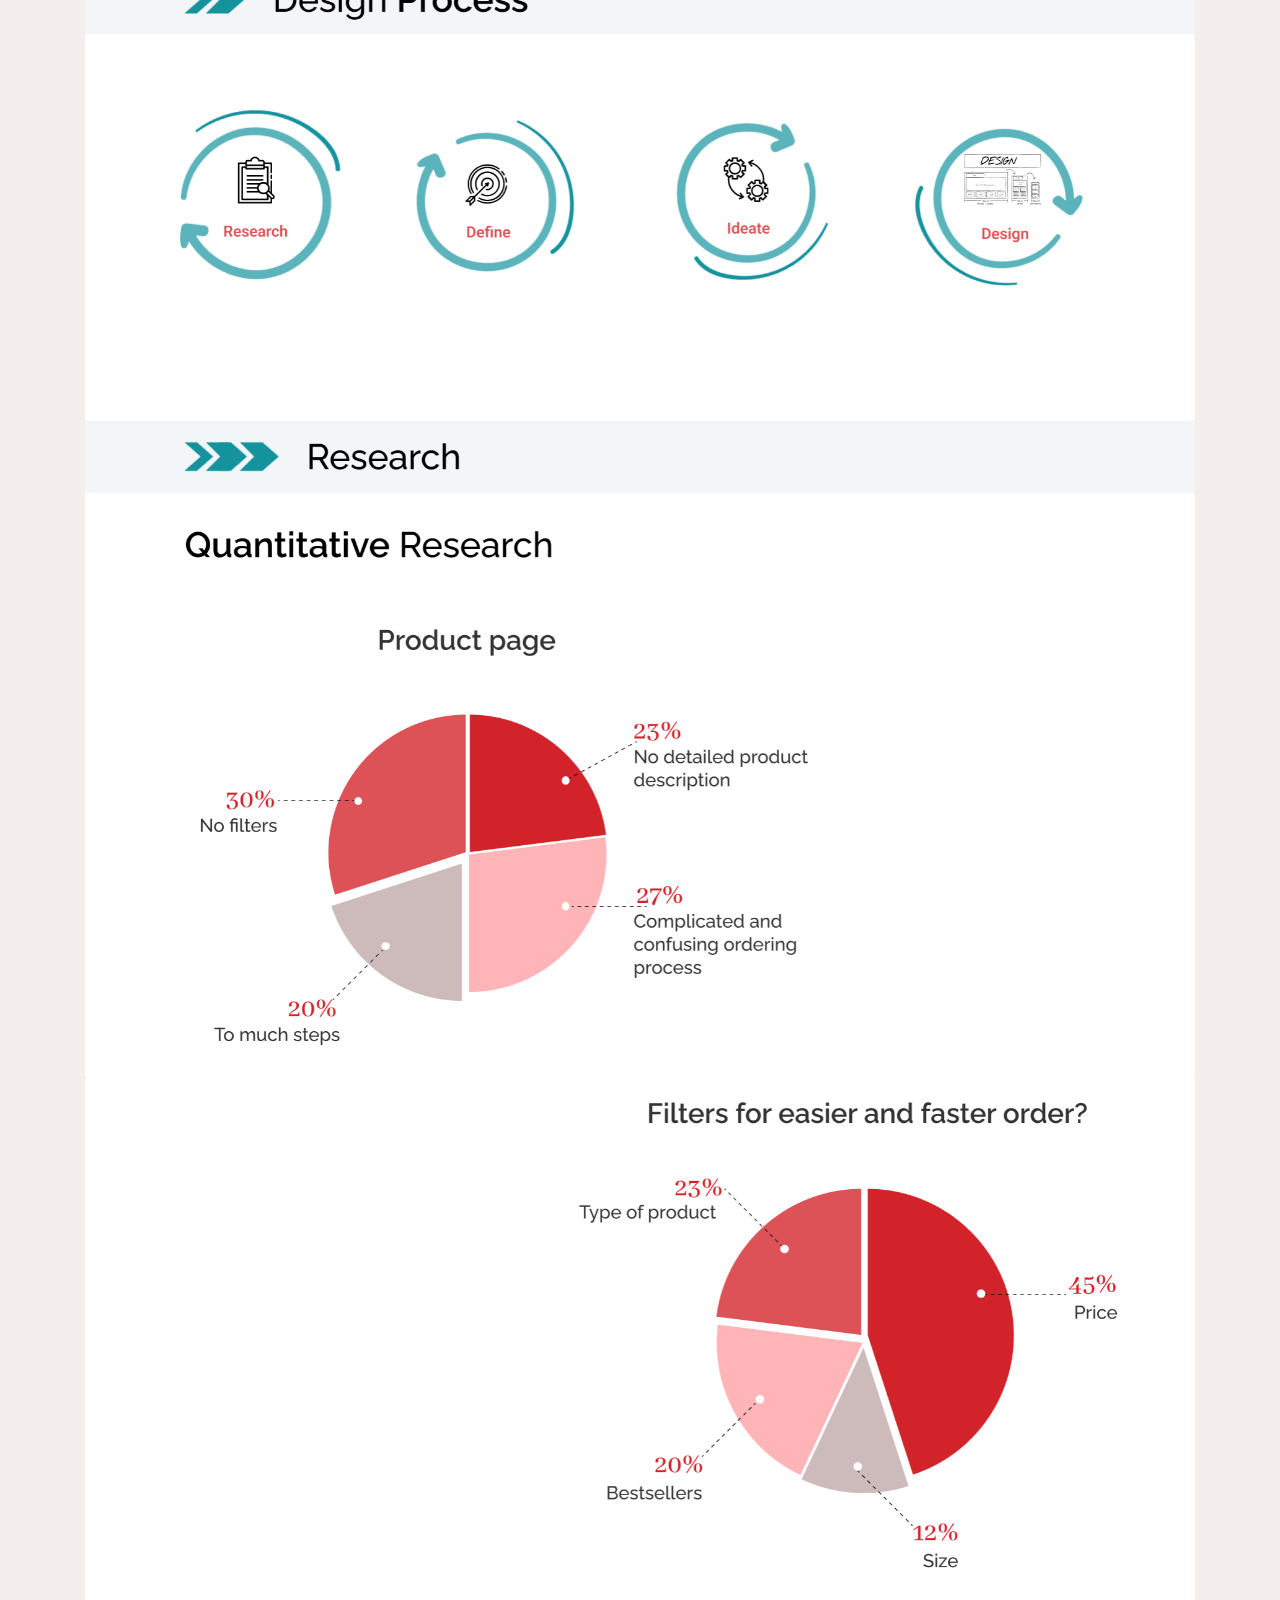
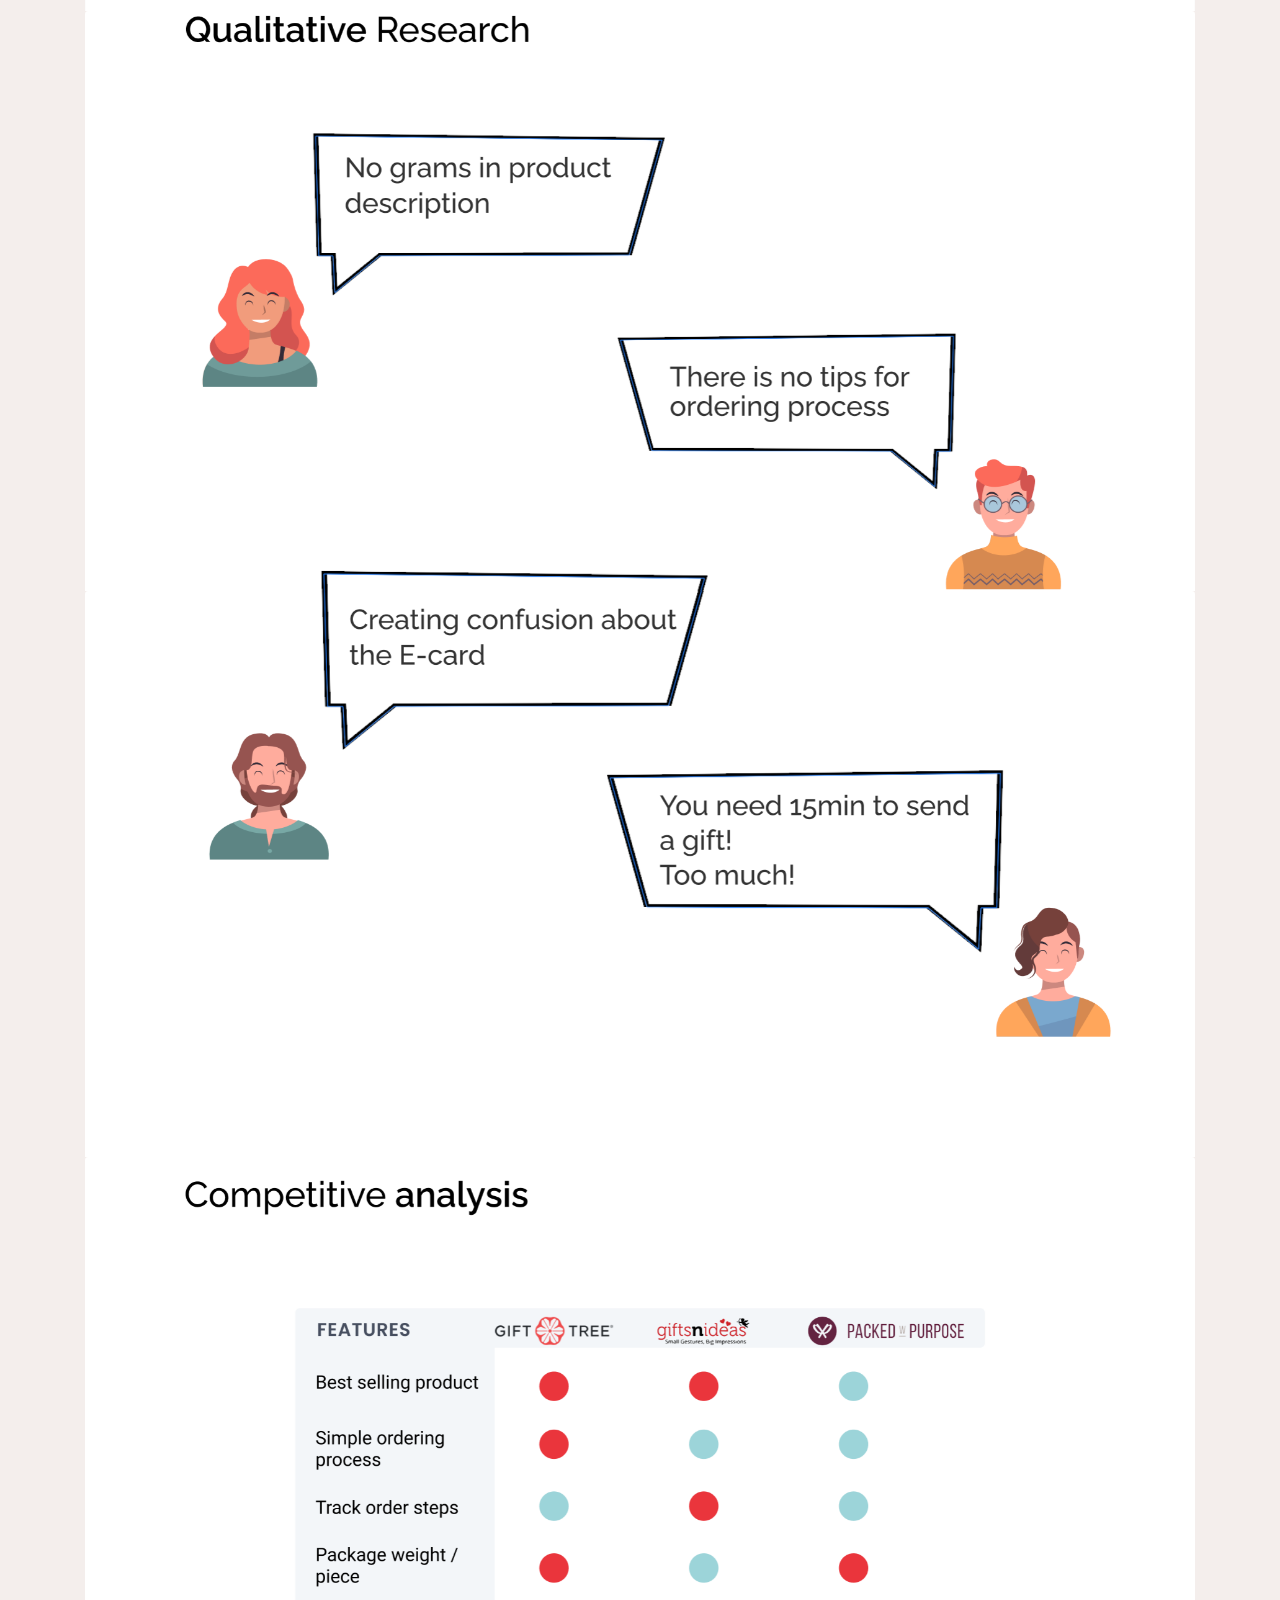
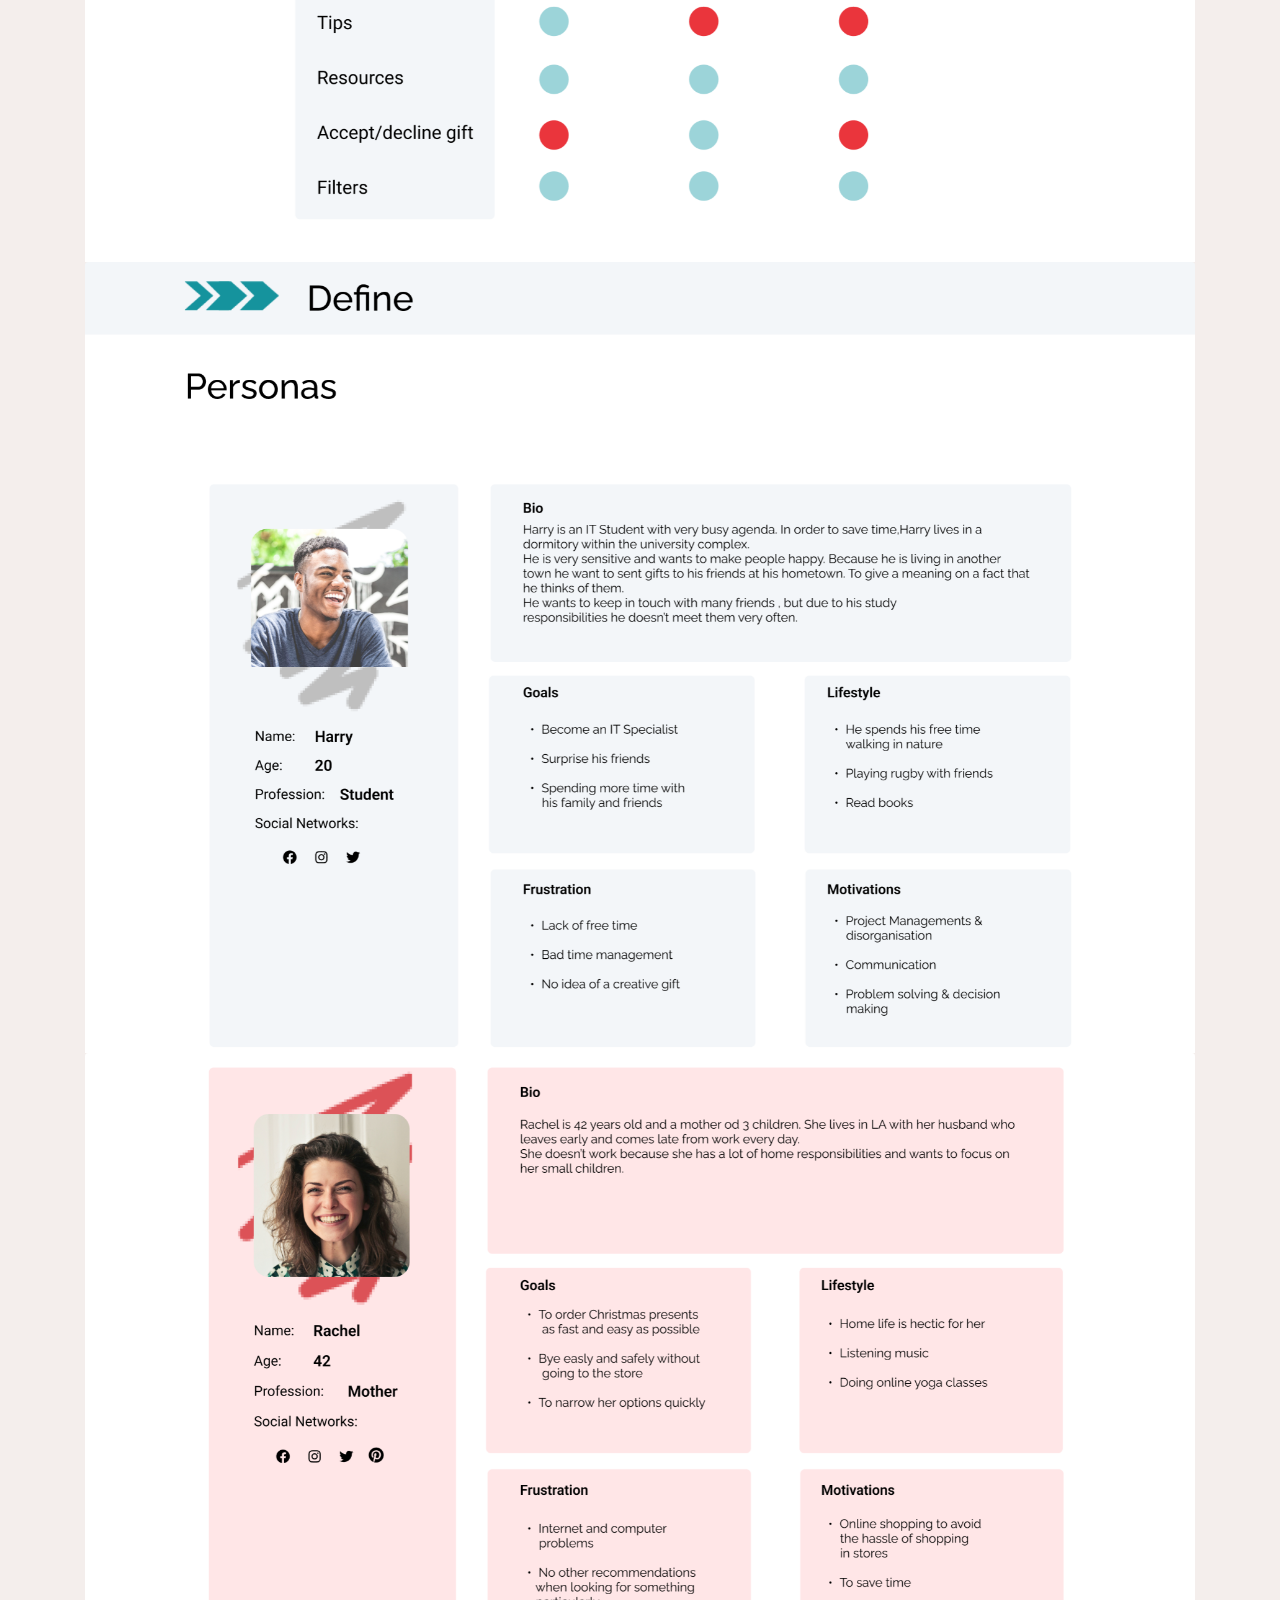
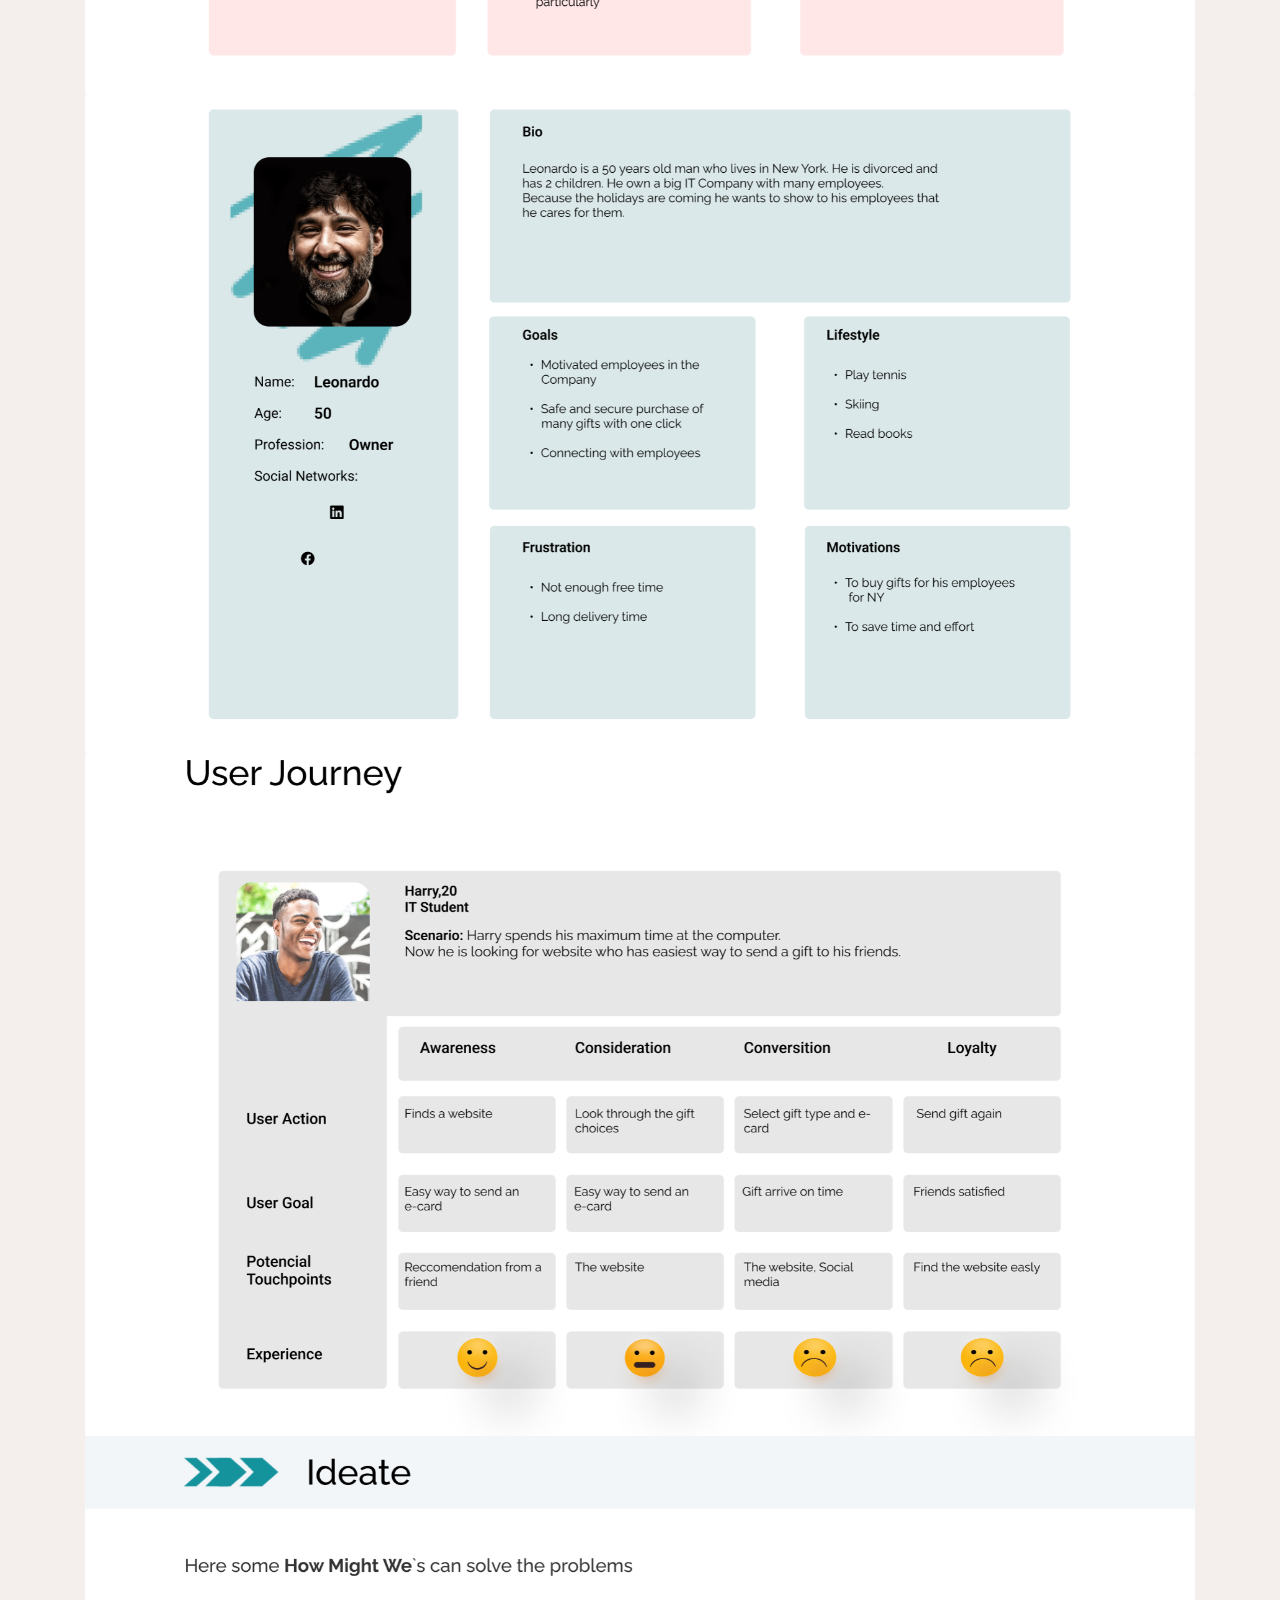
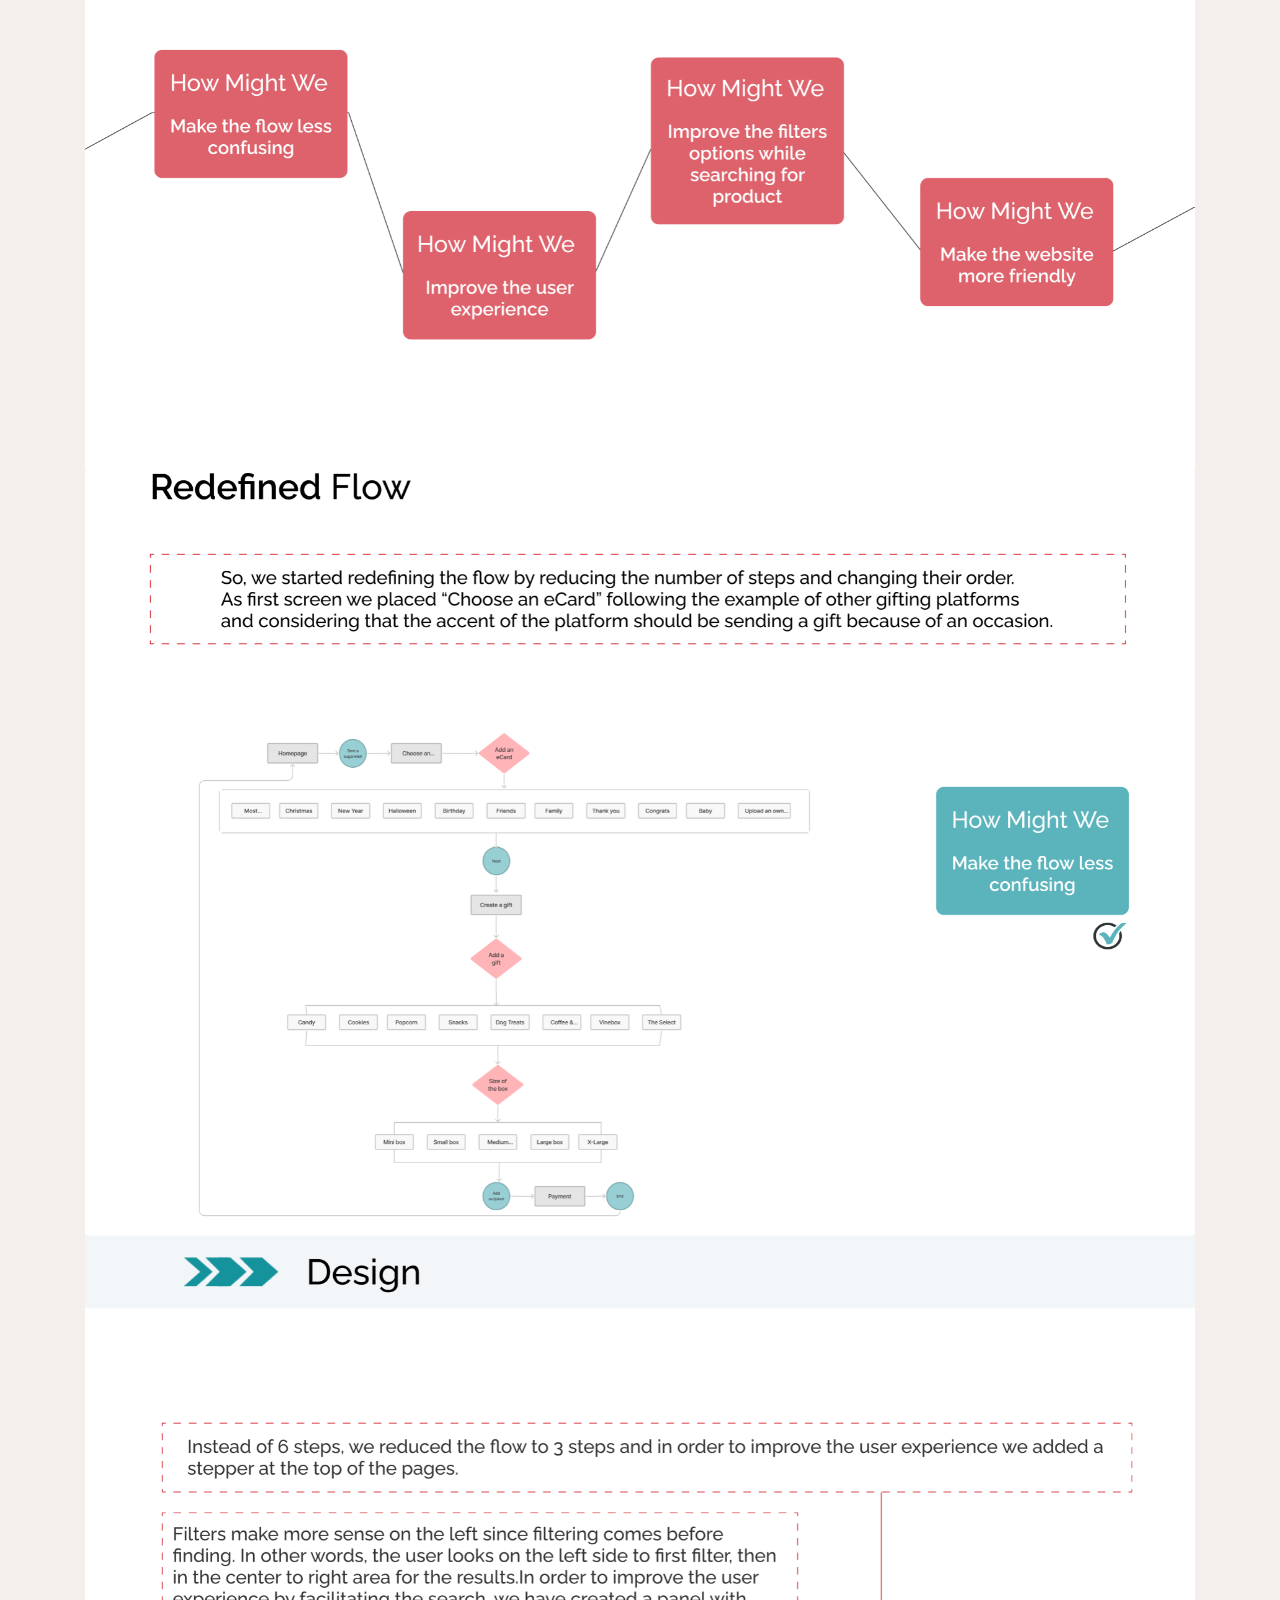
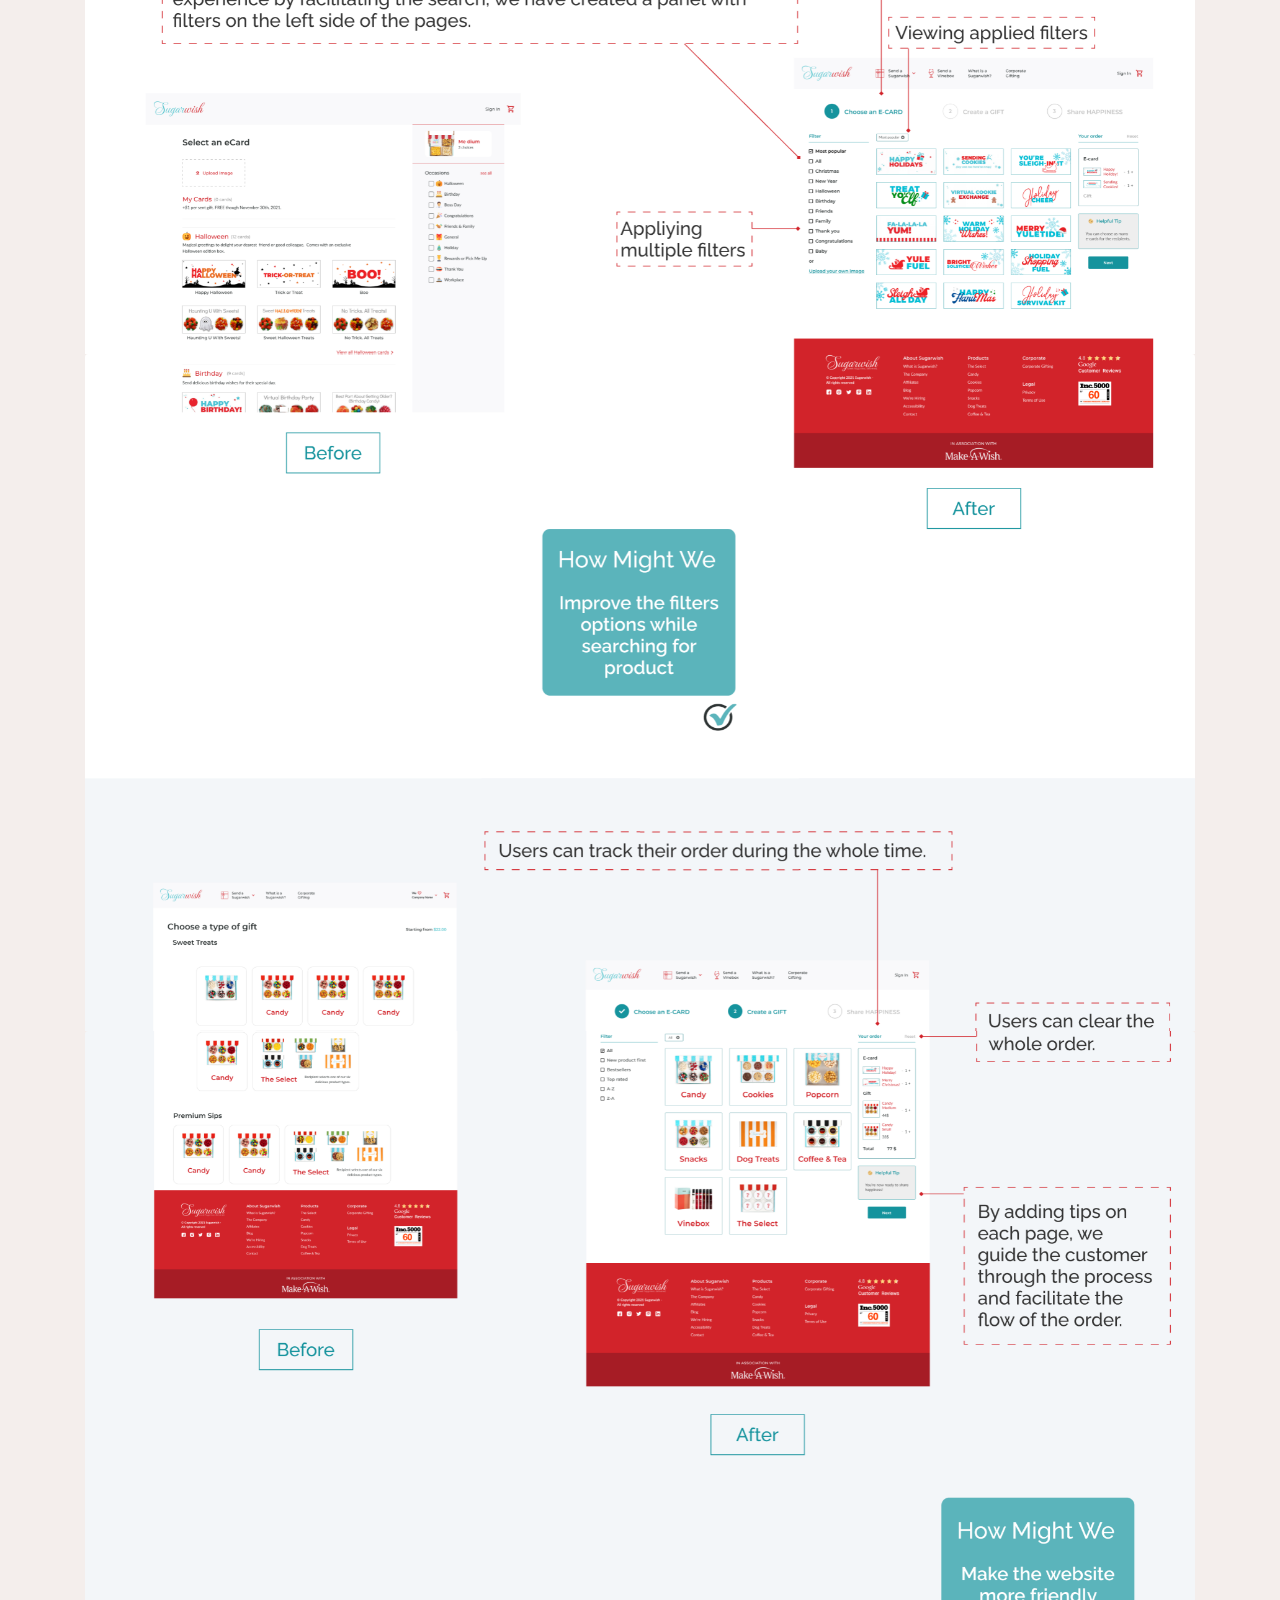
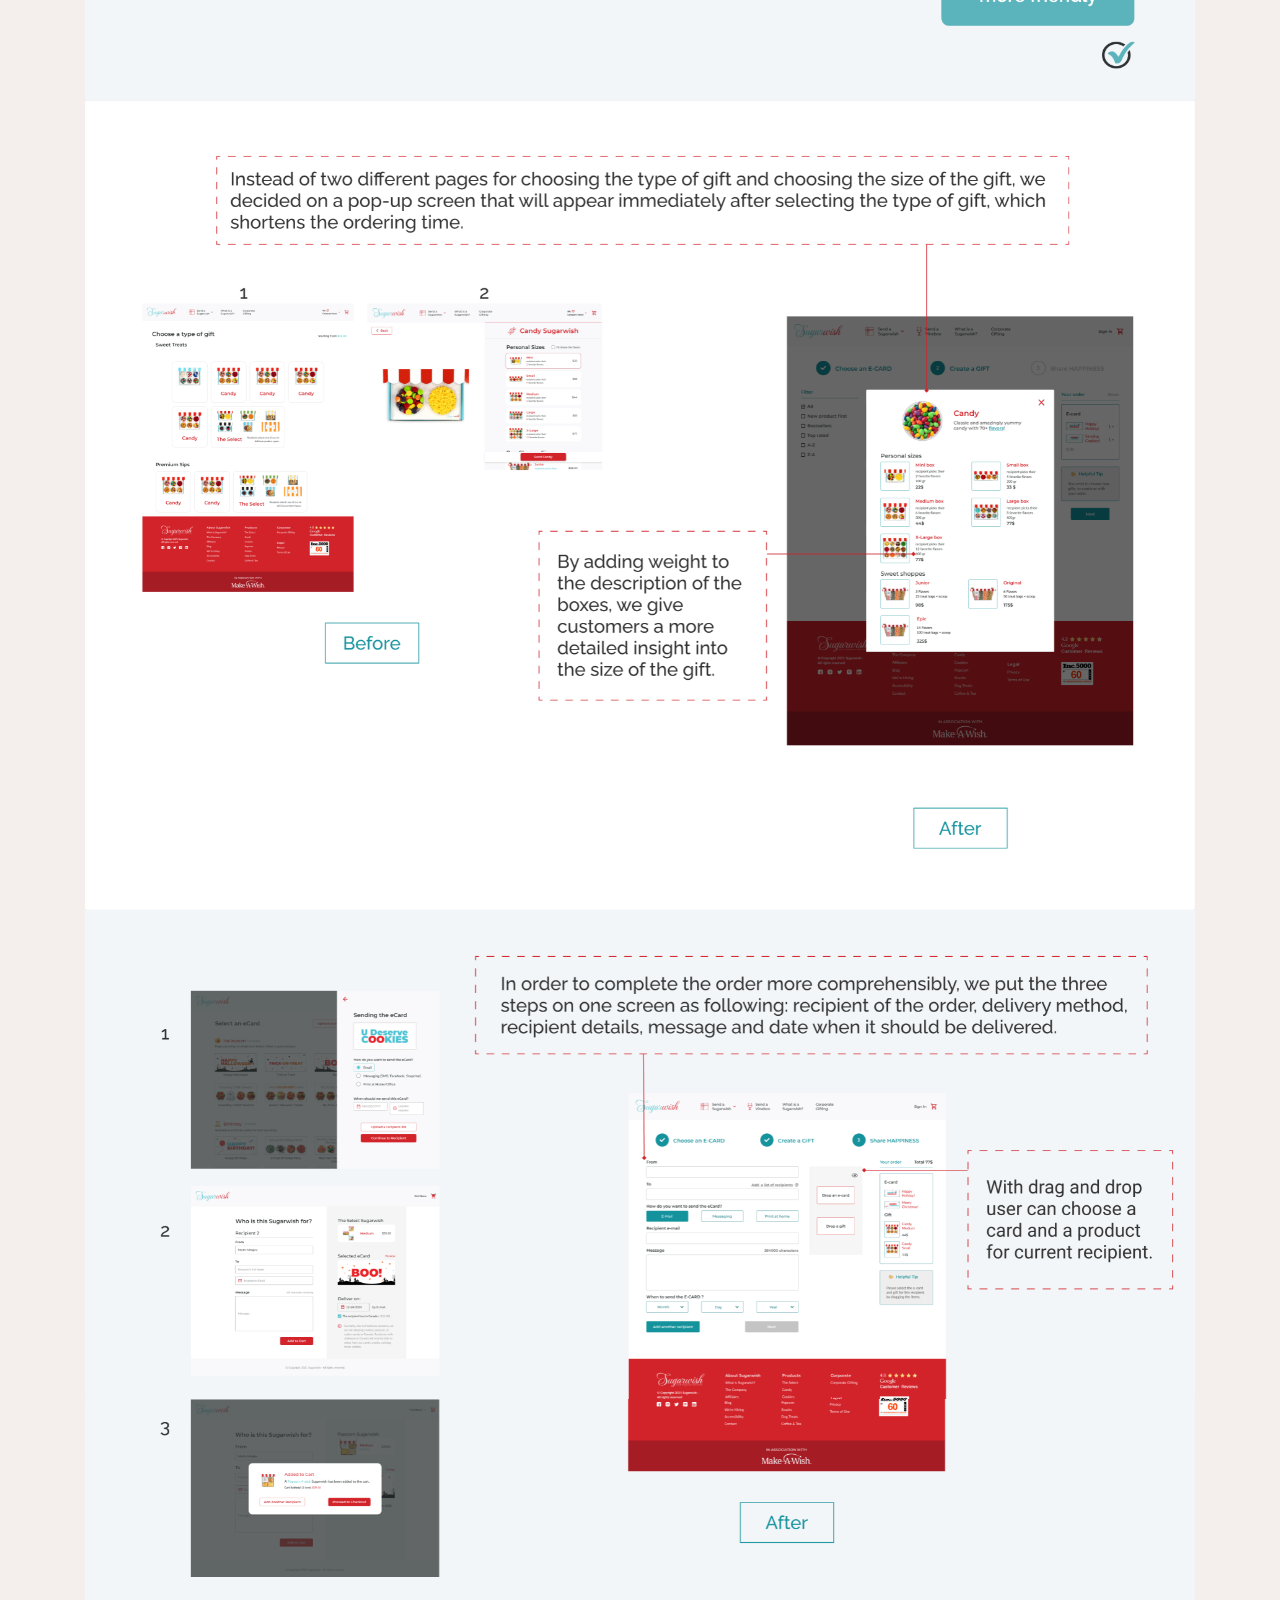
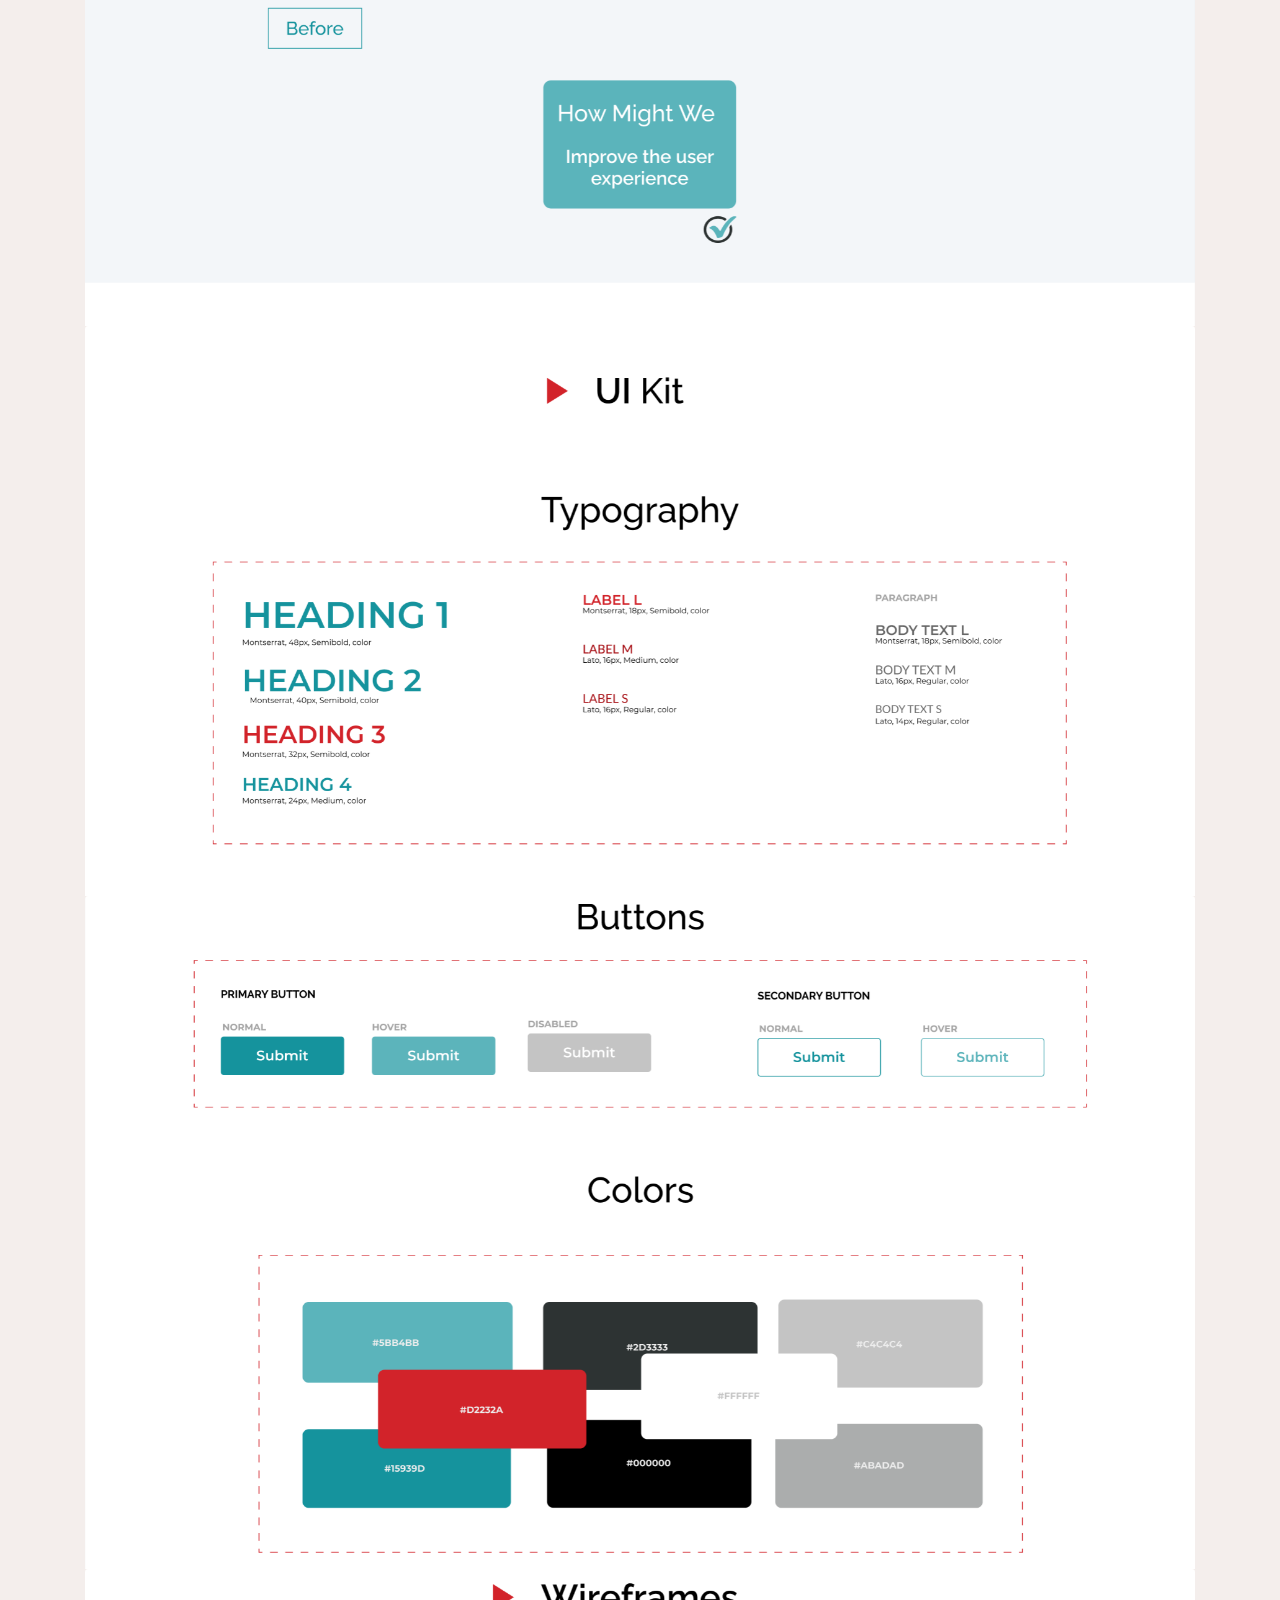
==== commit db339c66: "sugarwish" ====
--- a/project-sugarwish.html
+++ b/project-sugarwish.html
@@ -94,6 +94,19 @@
       </div>
     </section>
 
+    <section class="users_and_audience" id="users_and_audience">
+      <div class="container">
+        <div class="d-flex justify-content-center">
+          <div class="card text-center">
+            <img
+              class="card-img-top"
+              src="./assets/sugarwish/users_and_audience.png"
+            />
+          </div>
+        </div>
+      </div>
+    </section>
+
     <section class="scope_constraints" id="scope_constraints">
       <div class="container">
         <div class="d-flex justify-content-center">
@@ -107,19 +120,6 @@
       </div>
     </section>
 
-    <section class="users_and_audience" id="users_and_audience">
-      <div class="container">
-        <div class="d-flex justify-content-center">
-          <div class="card text-center">
-            <img
-              class="card-img-top"
-              src="./assets/sugarwish/users_and_audience.png"
-            />
-          </div>
-        </div>
-      </div>
-    </section>
-
     <section class="design_process" id="design_process">
       <div class="container">
         <div class="d-flex justify-content-center">
@@ -204,7 +204,7 @@
 
     <section class="design_process" id="design_process">
       <div class="container">
-        <div class="d-flex justify-content-center" style="padding-right: 0.5px">
+        <div class="d-flex justify-content-center">
           <div class="card text-center">
             <img class="card-img-top" src="./assets/sugarwish/persona_2.png" />
           </div>
@@ -214,7 +214,7 @@
 
     <section class="design_process" id="design_process">
       <div class="container">
-        <div class="d-flex justify-content-center" style="padding-right: 0.5px">
+        <div class="d-flex justify-content-center>
           <div class="card text-center">
             <img class="card-img-top" src="./assets/sugarwish/persona_3.png" />
           </div>
@@ -224,7 +224,20 @@
 
     <section class="design_process" id="design_process">
       <div class="container">
-        <div class="d-flex justify-content-center" style="padding-right: 0.5px">
+        <div class="d-flex justify-content-center">
+          <div class="card text-center">
+            <img
+              class="card-img-top"
+              src="./assets/sugarwish/user_journey.png"
+            />
+          </div>
+        </div>
+      </div>
+    </section>
+
+    <section class="design_process" id="design_process">
+      <div class="container">
+        <div class="d-flex justify-content-center">
           <div class="card text-center">
             <img class="card-img-top" src="./assets/sugarwish/ideate.png" />
           </div>
@@ -234,7 +247,7 @@
 
     <section class="design_process" id="design_process">
       <div class="container">
-        <div class="d-flex justify-content-center" style="padding-right: 0.5px">
+        <div class="d-flex justify-content-center">
           <div class="card text-center">
             <img class="card-img-top" src="./assets/sugarwish/flow.png" />
           </div>
@@ -244,12 +257,189 @@
 
     <section class="design_process" id="design_process">
       <div class="container">
-        <div class="d-flex justify-content-center" style="padding-right: 0.5px">
-          <div class="card text-center">
-            <img
-              class="card-img-top"
-              src="./assets/sugarwish/user_journey.png"
-            />
+        <div class="d-flex justify-content-center">
+          <div class="card text-center">
+            <img class="card-img-top" src="./assets/sugarwish/design.png" />
+          </div>
+        </div>
+      </div>
+    </section>
+
+    <section class="design_process" id="design_process">
+      <div class="container">
+        <div class="d-flex justify-content-center">
+          <div class="card text-center">
+            <img class="card-img-top" src="./assets/sugarwish/design_1.png" />
+          </div>
+        </div>
+      </div>
+    </section>
+
+    <section class="design_process" id="design_process">
+      <div class="container">
+        <div class="d-flex justify-content-center">
+          <div class="card text-center">
+            <img class="card-img-top" src="./assets/sugarwish/design_2.png" />
+          </div>
+        </div>
+      </div>
+    </section>
+
+    <section class="design_process" id="design_process">
+      <div class="container">
+        <div class="d-flex justify-content-center">
+          <div class="card text-center">
+            <img class="card-img-top" src="./assets/sugarwish/design_3.png" />
+          </div>
+        </div>
+      </div>
+    </section>
+
+    <section class="design_process" id="design_process">
+      <div class="container">
+        <div class="d-flex justify-content-center">
+          <div class="card text-center">
+            <img class="card-img-top" src="./assets/sugarwish/design_4.png" />
+          </div>
+        </div>
+      </div>
+    </section>
+
+    <section class="design_process" id="design_process">
+      <div class="container">
+        <div class="d-flex justify-content-center">
+          <div class="card text-center">
+            <img class="card-img-top" src="./assets/sugarwish/design_5.png" />
+          </div>
+        </div>
+      </div>
+    </section>
+
+    <section class="design_process" id="design_process">
+      <div class="container">
+        <div class="d-flex justify-content-center">
+          <div class="card text-center">
+            <img class="card-img-top" src="./assets/sugarwish/kit.png" />
+          </div>
+        </div>
+      </div>
+    </section>
+
+    <section class="design_process" id="design_process">
+      <div class="container">
+        <div class="d-flex justify-content-center">
+          <div class="card text-center">
+            <img class="card-img-top" src="./assets/sugarwish/palette.png" />
+          </div>
+        </div>
+      </div>
+    </section>
+
+    <section class="design_process" id="design_process">
+      <div class="container">
+        <div class="d-flex justify-content-center">
+          <div class="card text-center">
+            <img class="card-img-top" src="./assets/sugarwish/wireframes.png" />
+          </div>
+        </div>
+      </div>
+    </section>
+
+    <section class="design_process" id="design_process">
+      <div class="container">
+        <div class="d-flex justify-content-center">
+          <div class="card text-center">
+            <img class="card-img-top" src="./assets/sugarwish/wireframes_1.png" />
+          </div>
+        </div>
+      </div>
+    </section>
+
+    <section class="design_process" id="design_process">
+      <div class="container">
+        <div class="d-flex justify-content-center">
+          <div class="card text-center">
+            <img class="card-img-top" src="./assets/sugarwish/wireframes_2.png" />
+          </div>
+        </div>
+      </div>
+    </section>
+
+    <section class="design_process" id="design_process">
+      <div class="container">
+        <div class="d-flex justify-content-center">
+          <div class="card text-center">
+            <img class="card-img-top" src="./assets/sugarwish/user_interface.png" />
+          </div>
+        </div>
+      </div>
+    </section>
+
+    <section class="design_process" id="design_process">
+      <div class="container">
+        <div class="d-flex justify-content-center">
+          <div class="card text-center">
+            <img class="card-img-top" src="./assets/sugarwish/user_interface_1.png" />
+          </div>
+        </div>
+      </div>
+    </section>
+
+    <section class="design_process" id="design_process">
+      <div class="container">
+        <div class="d-flex justify-content-center">
+          <div class="card text-center">
+            <img class="card-img-top" src="./assets/sugarwish/user_interface_2.png" />
+          </div>
+        </div>
+      </div>
+    </section>
+
+    <section class="design_process" id="design_process">
+      <div class="container">
+        <div class="d-flex justify-content-center">
+          <div class="card text-center">
+            <img class="card-img-top" src="./assets/sugarwish/mobile.png" />
+          </div>
+        </div>
+      </div>
+    </section>
+
+    <section class="design_process" id="design_process">
+      <div class="container">
+        <div class="d-flex justify-content-center" style="padding-left: 0px;">
+          <div class="card text-center">
+            <img class="card-img-top" src="./assets/sugarwish/mobile_1.png" />
+          </div>
+        </div>
+      </div>
+    </section>
+
+    <section class="design_process" id="design_process">
+      <div class="container">
+        <div class="d-flex justify-content-center">
+          <div class="card text-center">
+            <img class="card-img-top" src="./assets/sugarwish/mobile_2.png" />
+          </div>
+        </div>
+      </div>
+    </section>
+
+    <section class="design_process" id="design_process">
+      <div class="container">
+        <div class="d-flex justify-content-center">
+          <div class="card text-center">
+            <img class="card-img-top" src="./assets/sugarwish/outcomes.png" />
+          </div>
+        </div>
+      </div>
+    </section>
+
+    <section class="design_process" id="design_process">
+      <div class="container">
+        <div class="d-flex justify-content-center">
+          <div class="card text-center">
+            <img class="card-img-top" src="./assets/sugarwish/the_end.png" />
           </div>
         </div>
       </div>
--- a/project_sugarwish.css
+++ b/project_sugarwish.css
@@ -38,6 +38,10 @@
     padding-top: 0;
   }
 
+  .sugarwish {
+    background-image: url("./assets/sugarwish/mobile_sugarwish_cover.png");
+  }
+
   section.about-me h1 {
     border-top: none;
   }
